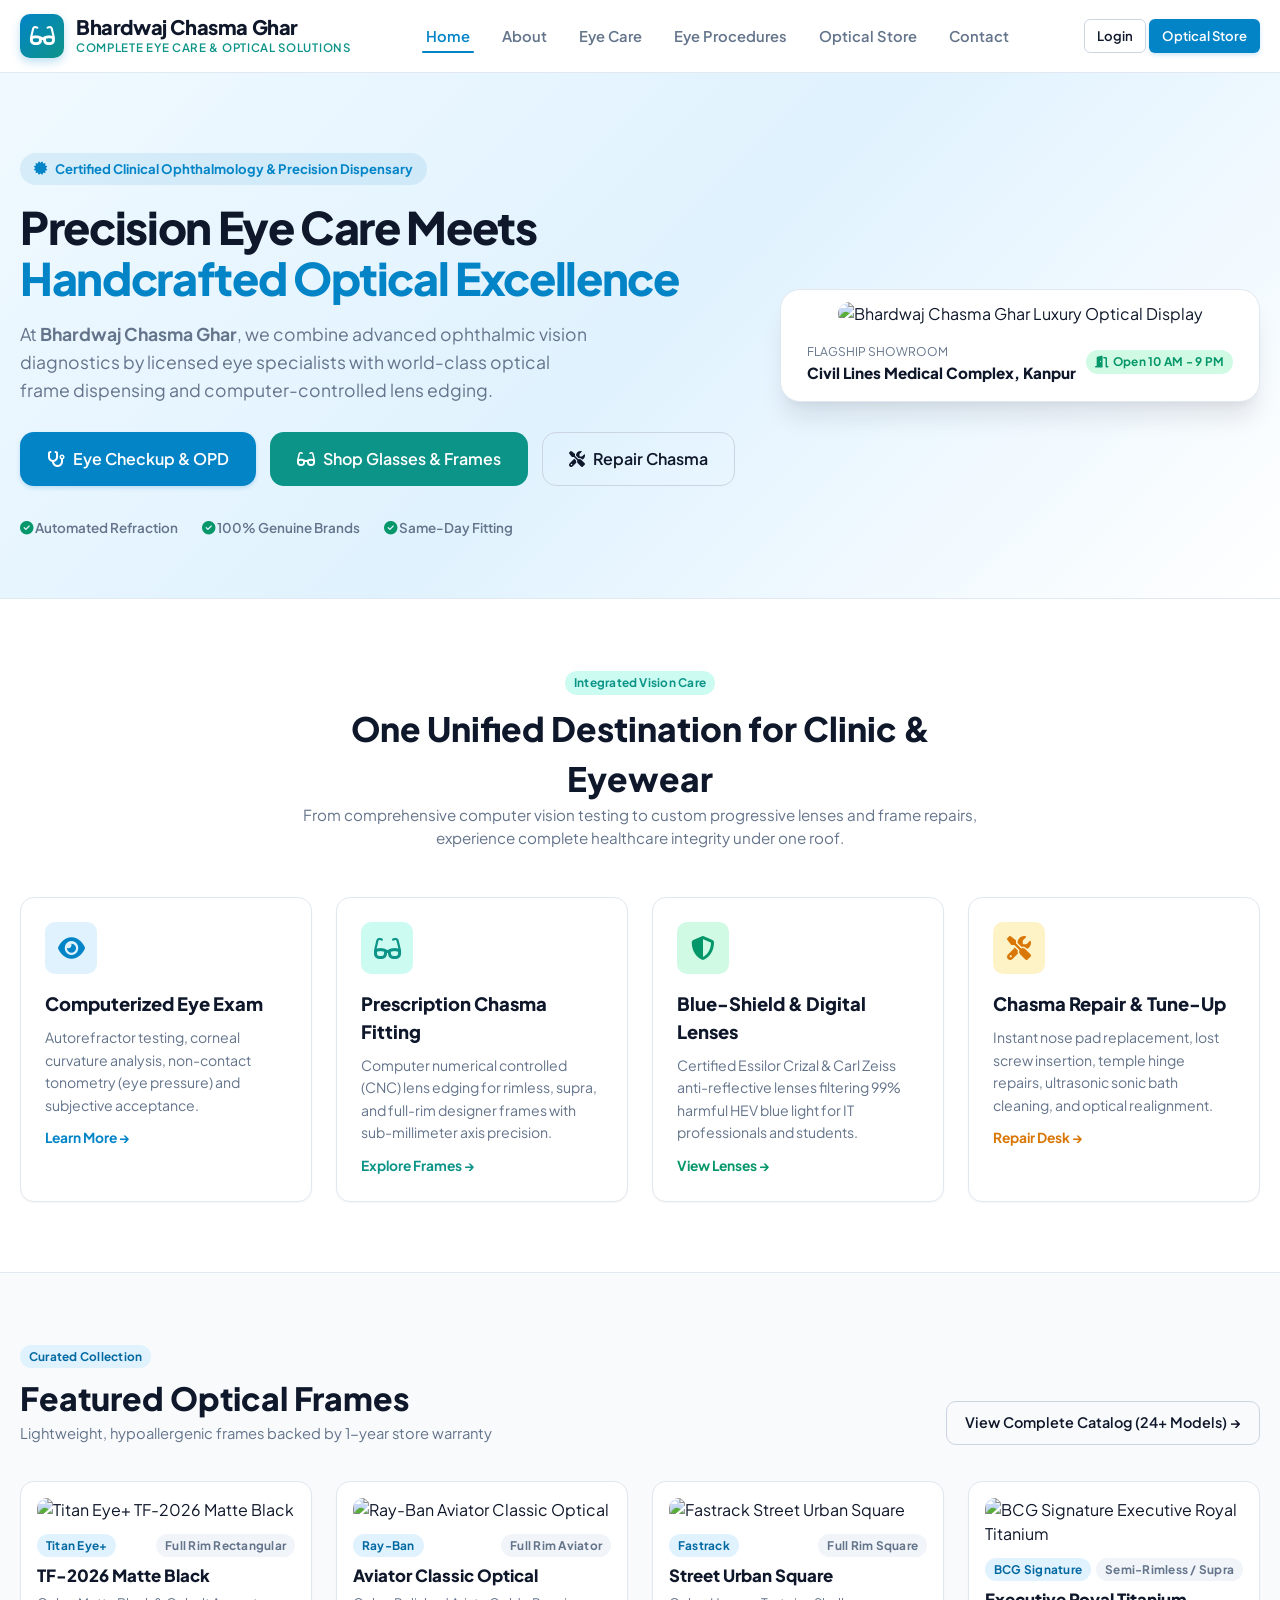
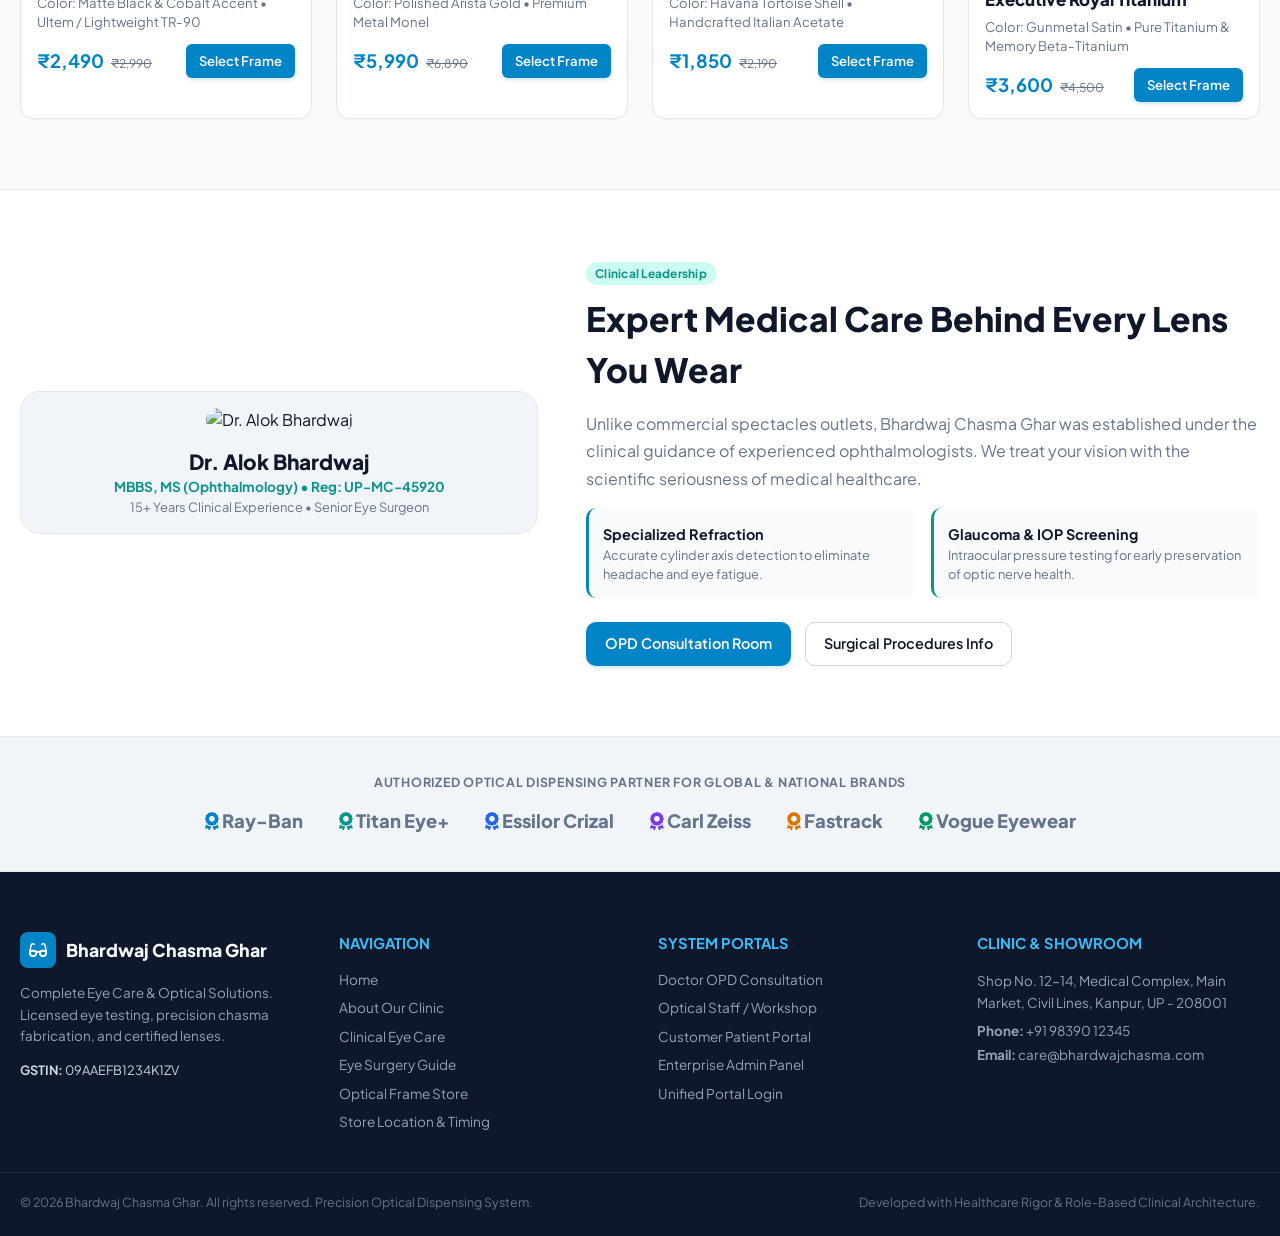
==== index.html @ 8983fc0f "Initial commit: Bhardwaj Chasma Ghar Complete Eye Care & Optical Management System (Phase 1)" ====
<!DOCTYPE html>
<html lang="en">
<head>
  <meta charset="UTF-8">
  <meta name="viewport" content="width=device-width, initial-scale=1.0">
  <title>Bhardwaj Chasma Ghar — Complete Eye Care & Optical Solutions</title>
  <meta name="description" content="Premier Eye Care Clinic & Optical Store in Kanpur. Advanced computerized eye examination, designer frames, progressive lenses, and precision optical lab.">
  <link rel="stylesheet" href="css/style.css">
  <link rel="stylesheet" href="https://cdnjs.cloudflare.com/ajax/libs/font-awesome/6.4.0/css/all.min.css">
</head>
<body>

  <!-- Site Navigation Header -->
  <header class="site-header">
    <div class="container header-inner">
      <a href="index.html" class="brand-logo">
        <div class="brand-icon"><i class="fa-solid fa-glasses"></i></div>
        <div class="brand-info">
          <h1>Bhardwaj Chasma Ghar</h1>
          <p>Complete Eye Care & Optical Solutions</p>
        </div>
      </a>

      <ul class="nav-links">
        <li><a href="index.html" class="nav-link active">Home</a></li>
        <li><a href="about.html" class="nav-link">About</a></li>
        <li><a href="eyecare.html" class="nav-link">Eye Care</a></li>
        <li><a href="procedures.html" class="nav-link">Eye Procedures</a></li>
        <li><a href="store.html" class="nav-link">Optical Store</a></li>
        <li><a href="contact.html" class="nav-link">Contact</a></li>
      </ul>

      <div class="header-actions">
        <div id="auth-user-area">
          <a href="login.html" class="btn btn-sm btn-outline">Portal Login</a>
          <a href="store.html" class="btn btn-sm btn-primary">Shop Glasses</a>
        </div>
        <button class="mobile-nav-toggle" onclick="document.querySelector('.nav-links').classList.toggle('show')" aria-label="Toggle Menu">
          <i class="fa-solid fa-bars"></i>
        </button>
      </div>
    </div>
  </header>

  <!-- Hero Section -->
  <section style="background:linear-gradient(135deg, #f0f9ff 0%, #e0f2fe 50%, #ffffff 100%); padding: 80px 0 60px; border-bottom: 1px solid var(--border-light); position:relative; overflow:hidden;">
    <div class="container" style="display:grid; grid-template-columns: 1.2fr 0.8fr; gap:40px; align-items:center;">
      <div>
        <div style="display:inline-flex; align-items:center; gap:8px; background:rgba(2, 132, 199, 0.1); color:var(--primary); padding:6px 14px; border-radius:var(--radius-full); font-size:0.82rem; font-weight:700; margin-bottom:16px;">
          <i class="fa-solid fa-certificate"></i> Certified Clinical Ophthalmology & Precision Dispensary
        </div>
        <h1 style="font-size:2.8rem; font-weight:800; line-height:1.15; color:var(--text-main); margin-bottom:16px; letter-spacing:-0.03em;">
          Precision Eye Care Meets <br><span style="color:var(--primary);">Handcrafted Optical Excellence</span>
        </h1>
        <p style="font-size:1.1rem; color:var(--text-muted); line-height:1.6; margin-bottom:28px; max-width:580px;">
          At <strong>Bhardwaj Chasma Ghar</strong>, we combine advanced ophthalmic vision diagnostics by licensed eye specialists with world-class optical frame dispensing and computer-controlled lens edging.
        </p>

        <!-- Primary Action CTAs -->
        <div style="display:flex; flex-wrap:wrap; gap:14px; margin-bottom:32px;">
          <a href="doctor.html" class="btn btn-primary btn-lg">
            <i class="fa-solid fa-stethoscope"></i> Eye Checkup & OPD
          </a>
          <a href="store.html" class="btn btn-secondary btn-lg">
            <i class="fa-solid fa-glasses"></i> Shop Glasses & Frames
          </a>
          <a href="staff.html" class="btn btn-outline btn-lg">
            <i class="fa-solid fa-screwdriver-wrench"></i> Repair Chasma
          </a>
        </div>

        <!-- Trust Badges -->
        <div style="display:flex; gap:24px; font-size:0.84rem; color:var(--text-muted); font-weight:600;">
          <div><i class="fa-solid fa-check-circle" style="color:var(--emerald);"></i> Automated Refraction</div>
          <div><i class="fa-solid fa-check-circle" style="color:var(--emerald);"></i> 100% Genuine Brands</div>
          <div><i class="fa-solid fa-check-circle" style="color:var(--emerald);"></i> Same-Day Fitting</div>
        </div>
      </div>

      <div style="position:relative; text-align:center;">
        <div style="background:white; padding:12px; border-radius:var(--radius-xl); box-shadow:var(--shadow-xl); border:1px solid var(--border-light);">
          <img src="https://images.unsplash.com/photo-1591076482161-42ce6da69f67?auto=format&fit=crop&w=800&q=80" alt="Bhardwaj Chasma Ghar Luxury Optical Display" style="width:100%; height:380px; object-fit:cover; border-radius:var(--radius-lg);">
          <div style="display:flex; justify-content:space-between; align-items:center; padding:12px 14px 4px;">
            <div style="text-align:left;">
              <small style="color:var(--text-muted); font-size:0.75rem; text-transform:uppercase;">Flagship Showroom</small>
              <h4 style="font-size:0.95rem; font-weight:800;">Civil Lines Medical Complex, Kanpur</h4>
            </div>
            <span class="badge badge-success"><i class="fa-solid fa-door-open"></i> Open 10 AM - 9 PM</span>
          </div>
        </div>
      </div>
    </div>
  </section>

  <!-- Key Clinical & Optical Solutions -->
  <section style="padding: 70px 0; background:#ffffff;">
    <div class="container">
      <div style="text-align:center; max-width:680px; margin:0 auto 48px;">
        <span class="badge badge-teal">Integrated Vision Care</span>
        <h2 style="font-size:2.1rem; font-weight:800; color:var(--text-main); margin-top:8px;">
          One Unified Destination for Clinic & Eyewear
        </h2>
        <p style="color:var(--text-muted); font-size:0.95rem;">
          From comprehensive computer vision testing to custom progressive lenses and frame repairs, experience complete healthcare integrity under one roof.
        </p>
      </div>

      <div style="display:grid; grid-template-columns: repeat(auto-fit, minmax(260px, 1fr)); gap:24px;">
        <div class="card" style="margin-bottom:0;">
          <div class="stat-icon primary" style="margin-bottom:16px;"><i class="fa-solid fa-eye"></i></div>
          <h3 style="font-size:1.15rem; font-weight:800; margin-bottom:8px;">Computerized Eye Exam</h3>
          <p style="color:var(--text-muted); font-size:0.88rem; line-height:1.6;">
            Autorefractor testing, corneal curvature analysis, non-contact tonometry (eye pressure) and subjective acceptance.
          </p>
          <a href="eyecare.html" style="color:var(--primary); font-size:0.86rem; font-weight:700; margin-top:12px; display:inline-block;">Learn More &rarr;</a>
        </div>

        <div class="card" style="margin-bottom:0;">
          <div class="stat-icon teal" style="margin-bottom:16px;"><i class="fa-solid fa-glasses"></i></div>
          <h3 style="font-size:1.15rem; font-weight:800; margin-bottom:8px;">Prescription Chasma Fitting</h3>
          <p style="color:var(--text-muted); font-size:0.88rem; line-height:1.6;">
            Computer numerical controlled (CNC) lens edging for rimless, supra, and full-rim designer frames with sub-millimeter axis precision.
          </p>
          <a href="store.html" style="color:var(--secondary); font-size:0.86rem; font-weight:700; margin-top:12px; display:inline-block;">Explore Frames &rarr;</a>
        </div>

        <div class="card" style="margin-bottom:0;">
          <div class="stat-icon emerald" style="margin-bottom:16px;"><i class="fa-solid fa-shield-halved"></i></div>
          <h3 style="font-size:1.15rem; font-weight:800; margin-bottom:8px;">Blue-Shield & Digital Lenses</h3>
          <p style="color:var(--text-muted); font-size:0.88rem; line-height:1.6;">
            Certified Essilor Crizal & Carl Zeiss anti-reflective lenses filtering 99% harmful HEV blue light for IT professionals and students.
          </p>
          <a href="store.html" style="color:var(--emerald); font-size:0.86rem; font-weight:700; margin-top:12px; display:inline-block;">View Lenses &rarr;</a>
        </div>

        <div class="card" style="margin-bottom:0;">
          <div class="stat-icon amber" style="margin-bottom:16px;"><i class="fa-solid fa-screwdriver-wrench"></i></div>
          <h3 style="font-size:1.15rem; font-weight:800; margin-bottom:8px;">Chasma Repair & Tune-Up</h3>
          <p style="color:var(--text-muted); font-size:0.88rem; line-height:1.6;">
            Instant nose pad replacement, lost screw insertion, temple hinge repairs, ultrasonic sonic bath cleaning, and optical realignment.
          </p>
          <a href="contact.html" style="color:var(--amber); font-size:0.86rem; font-weight:700; margin-top:12px; display:inline-block;">Repair Desk &rarr;</a>
        </div>
      </div>
    </div>
  </section>

  <!-- Featured Frames from Live Catalog -->
  <section style="padding: 70px 0; background:var(--bg-page); border-top:1px solid var(--border-light);">
    <div class="container">
      <div style="display:flex; justify-content:space-between; align-items:flex-end; margin-bottom:36px; flex-wrap:wrap; gap:16px;">
        <div>
          <span class="badge badge-info">Curated Collection</span>
          <h2 style="font-size:2rem; font-weight:800; color:var(--text-main); margin-top:6px;">Featured Optical Frames</h2>
          <p style="color:var(--text-muted); font-size:0.92rem;">Lightweight, hypoallergenic frames backed by 1-year store warranty</p>
        </div>
        <a href="store.html" class="btn btn-outline">View Complete Catalog (24+ Models) &rarr;</a>
      </div>

      <div style="display:grid; grid-template-columns: repeat(auto-fit, minmax(260px, 1fr)); gap:24px;" id="home-featured-frames">
        <!-- Live dynamic rendering from BCGStore -->
      </div>
    </div>
  </section>

  <!-- Medical Ophthalmologist Profile -->
  <section style="padding: 70px 0; background:#ffffff; border-top:1px solid var(--border-light);">
    <div class="container" style="display:grid; grid-template-columns: 1fr 1.3fr; gap:48px; align-items:center;">
      <div>
        <div style="background:var(--bg-subtle); padding:16px; border-radius:var(--radius-xl); text-align:center; border:1px solid var(--border-light);">
          <img src="https://images.unsplash.com/photo-1622253692010-333f2da6031d?auto=format&fit=crop&w=600&q=80" alt="Dr. Alok Bhardwaj" style="width:100%; height:360px; object-fit:cover; border-radius:var(--radius-lg); margin-bottom:14px;">
          <h3 style="font-size:1.3rem; font-weight:800;">Dr. Alok Bhardwaj</h3>
          <p style="color:var(--secondary); font-weight:700; font-size:0.85rem;">MBBS, MS (Ophthalmology) • Reg: UP-MC-45920</p>
          <p style="color:var(--text-muted); font-size:0.8rem;">15+ Years Clinical Experience • Senior Eye Surgeon</p>
        </div>
      </div>

      <div>
        <span class="badge badge-teal">Clinical Leadership</span>
        <h2 style="font-size:2.1rem; font-weight:800; color:var(--text-main); margin:8px 0 16px;">
          Expert Medical Care Behind Every Lens You Wear
        </h2>
        <p style="color:var(--text-muted); line-height:1.7; margin-bottom:16px;">
          Unlike commercial spectacles outlets, Bhardwaj Chasma Ghar was established under the clinical guidance of experienced ophthalmologists. We treat your vision with the scientific seriousness of medical healthcare.
        </p>
        <div style="display:grid; grid-template-columns: 1fr 1fr; gap:16px; margin-bottom:24px;">
          <div style="background:var(--bg-page); padding:14px; border-radius:var(--radius-md); border-left:3px solid var(--primary);">
            <strong style="font-size:0.9rem;">Specialized Refraction</strong>
            <p style="font-size:0.8rem; color:var(--text-muted);">Accurate cylinder axis detection to eliminate headache and eye fatigue.</p>
          </div>
          <div style="background:var(--bg-page); padding:14px; border-radius:var(--radius-md); border-left:3px solid var(--secondary);">
            <strong style="font-size:0.9rem;">Glaucoma & IOP Screening</strong>
            <p style="font-size:0.8rem; color:var(--text-muted);">Intraocular pressure testing for early preservation of optic nerve health.</p>
          </div>
        </div>

        <div style="display:flex; gap:14px;">
          <a href="doctor.html" class="btn btn-primary">OPD Consultation Room</a>
          <a href="procedures.html" class="btn btn-outline">Surgical Procedures Info</a>
        </div>
      </div>
    </div>
  </section>

  <!-- Popular Brands Marquee Bar -->
  <section style="background:var(--bg-subtle); padding:36px 0; border-top:1px solid var(--border-light); border-bottom:1px solid var(--border-light);">
    <div class="container" style="text-align:center;">
      <p style="font-size:0.78rem; font-weight:700; text-transform:uppercase; letter-spacing:0.06em; color:var(--text-muted); margin-bottom:16px;">
        Authorized Optical Dispensing Partner For Global & National Brands
      </p>
      <div style="display:flex; justify-content:center; align-items:center; gap:36px; flex-wrap:wrap; font-size:1.15rem; font-weight:800; color:var(--text-muted);">
        <span><i class="fa-solid fa-award" style="color:var(--primary);"></i> Ray-Ban</span>
        <span><i class="fa-solid fa-award" style="color:var(--secondary);"></i> Titan Eye+</span>
        <span><i class="fa-solid fa-award" style="color:var(--accent);"></i> Essilor Crizal</span>
        <span><i class="fa-solid fa-award" style="color:var(--purple);"></i> Carl Zeiss</span>
        <span><i class="fa-solid fa-award" style="color:var(--amber);"></i> Fastrack</span>
        <span><i class="fa-solid fa-award" style="color:var(--emerald);"></i> Vogue Eyewear</span>
      </div>
    </div>
  </section>

  <!-- Footer -->
  <footer style="background:#0f172a; color:#f8fafc; padding:60px 0 24px;">
    <div class="container" style="display:grid; grid-template-columns: repeat(auto-fit, minmax(220px, 1fr)); gap:36px; margin-bottom:40px;">
      <div>
        <div style="display:flex; align-items:center; gap:10px; margin-bottom:14px;">
          <div style="width:36px; height:36px; background:var(--primary); border-radius:8px; display:flex; align-items:center; justify-content:center; color:#fff;">
            <i class="fa-solid fa-glasses"></i>
          </div>
          <h3 style="font-size:1.1rem; font-weight:800;">Bhardwaj Chasma Ghar</h3>
        </div>
        <p style="font-size:0.84rem; color:#94a3b8; line-height:1.6; margin-bottom:14px;">
          Complete Eye Care & Optical Solutions. Licensed eye testing, precision chasma fabrication, and certified lenses.
        </p>
        <p style="font-size:0.8rem; color:#cbd5e1;"><strong>GSTIN:</strong> 09AAEFB1234K1ZV</p>
      </div>

      <div>
        <h4 style="font-size:0.92rem; font-weight:700; text-transform:uppercase; margin-bottom:16px; color:#38bdf8;">Navigation</h4>
        <ul style="list-style:none; display:flex; flex-direction:column; gap:8px; font-size:0.85rem; color:#94a3b8;">
          <li><a href="index.html">Home</a></li>
          <li><a href="about.html">About Our Clinic</a></li>
          <li><a href="eyecare.html">Clinical Eye Care</a></li>
          <li><a href="procedures.html">Eye Surgery Guide</a></li>
          <li><a href="store.html">Optical Frame Store</a></li>
          <li><a href="contact.html">Store Location & Timing</a></li>
        </ul>
      </div>

      <div>
        <h4 style="font-size:0.92rem; font-weight:700; text-transform:uppercase; margin-bottom:16px; color:#38bdf8;">System Portals</h4>
        <ul style="list-style:none; display:flex; flex-direction:column; gap:8px; font-size:0.85rem; color:#94a3b8;">
          <li><a href="doctor.html">Doctor OPD Consultation</a></li>
          <li><a href="staff.html">Optical Staff / Workshop</a></li>
          <li><a href="customer.html">Customer Patient Portal</a></li>
          <li><a href="admin.html">Enterprise Admin Panel</a></li>
          <li><a href="login.html">Unified Portal Login</a></li>
        </ul>
      </div>

      <div>
        <h4 style="font-size:0.92rem; font-weight:700; text-transform:uppercase; margin-bottom:16px; color:#38bdf8;">Clinic & Showroom</h4>
        <p style="font-size:0.84rem; color:#94a3b8; line-height:1.6; margin-bottom:8px;">
          Shop No. 12-14, Medical Complex, Main Market, Civil Lines, Kanpur, UP - 208001
        </p>
        <p style="font-size:0.84rem; color:#94a3b8; margin-bottom:4px;">
          <strong>Phone:</strong> +91 98390 12345
        </p>
        <p style="font-size:0.84rem; color:#94a3b8;">
          <strong>Email:</strong> care@bhardwajchasma.com
        </p>
      </div>
    </div>

    <div class="container" style="border-top:1px solid #1e293b; padding-top:20px; display:flex; justify-content:space-between; align-items:center; font-size:0.78rem; color:#64748b; flex-wrap:wrap; gap:10px;">
      <p>&copy; 2026 Bhardwaj Chasma Ghar. All rights reserved. Precision Optical Dispensing System.</p>
      <p>Developed with Healthcare Rigor & Role-Based Clinical Architecture.</p>
    </div>
  </footer>

  <script src="js/store.js"></script>
  <script src="js/auth.js"></script>
  <script src="js/app.js"></script>
  <script>
    document.addEventListener('DOMContentLoaded', () => {
      const frames = window.BCGStore.getDB().frames.slice(0, 4);
      const container = document.getElementById('home-featured-frames');
      if (container) {
        container.innerHTML = frames.map(f => `
          <div class="card" style="margin-bottom:0; padding:16px;">
            <img src="${f.image}" alt="${f.brand} ${f.model}" style="width:100%; height:180px; object-fit:cover; border-radius:var(--radius-md); margin-bottom:12px;">
            <div style="display:flex; justify-content:space-between; margin-bottom:6px;">
              <span class="badge badge-info">${f.brand}</span>
              <span class="badge badge-neutral">${f.frameType}</span>
            </div>
            <h4 style="font-size:1.05rem; font-weight:800; margin-bottom:4px;">${f.model}</h4>
            <p style="font-size:0.82rem; color:var(--text-muted); margin-bottom:12px;">Color: ${f.color} • ${f.material}</p>
            <div style="display:flex; justify-content:space-between; align-items:center;">
              <div>
                <strong style="font-size:1.15rem; color:var(--primary);">${BCGUI.formatCurrency(f.price)}</strong>
                <s style="color:var(--text-muted); font-size:0.75rem; margin-left:4px;">${BCGUI.formatCurrency(f.mrp)}</s>
              </div>
              <a href="store.html" class="btn btn-sm btn-primary">Select Frame</a>
            </div>
          </div>
        `).join('');
      }
    });
  </script>
</body>
</html>
---- css/style.css ----
/* ==========================================================================
   BHARDWAJ CHASMA GHAR - CENTRALIZED DESIGN SYSTEM (PHASE 1)
   Complete Eye Care & Optical Solutions
   ========================================================================== */

@import url('https://fonts.googleapis.com/css2?family=Plus+Jakarta+Sans:wght@300;400;500;600;700;800&family=Inter:wght@400;500;600;700&family=JetBrains+Mono:wght@400;600&display=swap');

:root {
  /* Brand Primary & Medical Palette */
  --primary: #0284c7;         /* Deep Sky Blue / Medical Grade */
  --primary-hover: #0369a1;
  --primary-light: #e0f2fe;
  --primary-subtle: #f0f9ff;
  
  --secondary: #0d9488;       /* Clinical Teal / Surgical Precision */
  --secondary-hover: #0f766e;
  --secondary-light: #ccfbf1;
  
  --accent: #2563eb;          /* Optical Blue Accent */
  --emerald: #059669;         /* Success / Ready / Verified */
  --emerald-light: #d1fae5;
  --amber: #d97706;           /* In-Progress / Processing */
  --amber-light: #fef3c7;
  --rose: #e11d48;            /* Urgent / Due / Alert */
  --rose-light: #ffe4e6;
  --purple: #7c3aed;
  --purple-light: #f3e8ff;

  /* Surfaces & Neutrals */
  --bg-page: #f8fafc;
  --bg-surface: #ffffff;
  --bg-subtle: #f1f5f9;
  --bg-hover: #f8fafc;
  
  --border-light: #e2e8f0;
  --border-medium: #cbd5e1;
  --border-dark: #94a3b8;
  
  --text-main: #0f172a;       /* Slate 900 */
  --text-muted: #64748b;      /* Slate 500 */
  --text-dim: #94a3b8;        /* Slate 400 */
  --text-inverted: #ffffff;

  /* Elevation Shadows */
  --shadow-xs: 0 1px 2px 0 rgba(15, 23, 42, 0.04);
  --shadow-sm: 0 1px 3px 0 rgba(15, 23, 42, 0.08), 0 1px 2px -1px rgba(15, 23, 42, 0.04);
  --shadow-md: 0 4px 6px -1px rgba(15, 23, 42, 0.08), 0 2px 4px -2px rgba(15, 23, 42, 0.04);
  --shadow-lg: 0 10px 15px -3px rgba(15, 23, 42, 0.09), 0 4px 6px -4px rgba(15, 23, 42, 0.04);
  --shadow-xl: 0 20px 25px -5px rgba(15, 23, 42, 0.1), 0 8px 10px -6px rgba(15, 23, 42, 0.05);

  /* Radius */
  --radius-sm: 6px;
  --radius-md: 10px;
  --radius-lg: 14px;
  --radius-xl: 20px;
  --radius-full: 9999px;

  /* Transitions */
  --transition-fast: 150ms cubic-bezier(0.4, 0, 0.2, 1);
  --transition-normal: 250ms cubic-bezier(0.4, 0, 0.2, 1);
}

/* Base Styles */
* {
  box-sizing: border-box;
  margin: 0;
  padding: 0;
}

body {
  font-family: 'Plus Jakarta Sans', 'Inter', -apple-system, BlinkMacSystemFont, sans-serif;
  background-color: var(--bg-page);
  color: var(--text-main);
  line-height: 1.5;
  -webkit-font-smoothing: antialiased;
}

a {
  color: inherit;
  text-decoration: none;
}

button, input, select, textarea {
  font-family: inherit;
  font-size: inherit;
}

/* Containers */
.container {
  width: 100%;
  max-width: 1280px;
  margin: 0 auto;
  padding: 0 1.25rem;
}

/* Modern Header / Navigation */
.site-header {
  background: rgba(255, 255, 255, 0.95);
  backdrop-filter: blur(12px);
  border-bottom: 1px solid var(--border-light);
  position: sticky;
  top: 0;
  z-index: 100;
  transition: box-shadow var(--transition-normal);
}

.site-header.scrolled {
  box-shadow: var(--shadow-sm);
}

.header-inner {
  display: flex;
  align-items: center;
  justify-content: space-between;
  height: 72px;
}

.brand-logo {
  display: flex;
  align-items: center;
  gap: 12px;
  text-decoration: none;
}

.brand-icon {
  width: 44px;
  height: 44px;
  background: linear-gradient(135deg, var(--primary), var(--secondary));
  border-radius: var(--radius-md);
  display: flex;
  align-items: center;
  justify-content: center;
  color: white;
  font-size: 22px;
  box-shadow: 0 4px 10px rgba(2, 132, 199, 0.25);
}

.brand-info h1 {
  font-size: 1.25rem;
  font-weight: 800;
  letter-spacing: -0.02em;
  color: var(--text-main);
  line-height: 1.2;
}

.brand-info p {
  font-size: 0.72rem;
  font-weight: 600;
  text-transform: uppercase;
  letter-spacing: 0.06em;
  color: var(--secondary);
}

.nav-links {
  display: flex;
  align-items: center;
  gap: 24px;
  list-style: none;
}

.nav-link {
  font-size: 0.92rem;
  font-weight: 600;
  color: var(--text-muted);
  transition: color var(--transition-fast);
  padding: 8px 4px;
  position: relative;
}

.nav-link:hover, .nav-link.active {
  color: var(--primary);
}

.nav-link.active::after {
  content: '';
  position: absolute;
  bottom: 0;
  left: 0;
  right: 0;
  height: 2px;
  background: var(--primary);
  border-radius: 2px;
}

.header-actions {
  display: flex;
  align-items: center;
  gap: 12px;
}

/* Mobile Nav Toggle */
.mobile-nav-toggle {
  display: none;
  background: none;
  border: none;
  font-size: 24px;
  color: var(--text-main);
  cursor: pointer;
  padding: 8px;
}

/* Button System */
.btn {
  display: inline-flex;
  align-items: center;
  justify-content: center;
  gap: 8px;
  padding: 10px 18px;
  border-radius: var(--radius-md);
  font-size: 0.9rem;
  font-weight: 600;
  cursor: pointer;
  transition: all var(--transition-fast);
  border: 1px solid transparent;
  text-decoration: none;
}

.btn-sm {
  padding: 6px 12px;
  font-size: 0.82rem;
  border-radius: var(--radius-sm);
}

.btn-lg {
  padding: 14px 26px;
  font-size: 1rem;
  border-radius: var(--radius-lg);
}

.btn-primary {
  background: var(--primary);
  color: white;
  box-shadow: 0 2px 4px rgba(2, 132, 199, 0.2);
}

.btn-primary:hover {
  background: var(--primary-hover);
  box-shadow: 0 4px 10px rgba(2, 132, 199, 0.3);
  transform: translateY(-1px);
}

.btn-secondary {
  background: var(--secondary);
  color: white;
}

.btn-secondary:hover {
  background: var(--secondary-hover);
}

.btn-outline {
  background: transparent;
  border-color: var(--border-medium);
  color: var(--text-main);
}

.btn-outline:hover {
  background: var(--bg-subtle);
  border-color: var(--border-dark);
}

.btn-emerald {
  background: var(--emerald);
  color: white;
}

.btn-emerald:hover {
  background: #047857;
}

.btn-danger {
  background: var(--rose);
  color: white;
}

/* Badges & Status Pills */
.badge {
  display: inline-flex;
  align-items: center;
  gap: 5px;
  padding: 3px 9px;
  border-radius: var(--radius-full);
  font-size: 0.74rem;
  font-weight: 700;
  letter-spacing: 0.02em;
}

.badge-info { background: var(--primary-light); color: var(--primary-hover); }
.badge-teal { background: var(--secondary-light); color: var(--secondary); }
.badge-success { background: var(--emerald-light); color: var(--emerald); }
.badge-warning { background: var(--amber-light); color: #b45309; }
.badge-danger { background: var(--rose-light); color: var(--rose); }
.badge-purple { background: var(--purple-light); color: var(--purple); }
.badge-neutral { background: var(--bg-subtle); color: var(--text-muted); }

/* Dashboard Layout */
.dashboard-layout {
  display: flex;
  min-height: 100vh;
  background: var(--bg-page);
}

.sidebar {
  width: 270px;
  background: #ffffff;
  border-right: 1px solid var(--border-light);
  display: flex;
  flex-direction: column;
  position: sticky;
  top: 0;
  height: 100vh;
  z-index: 50;
  transition: transform var(--transition-normal);
}

.sidebar-header {
  padding: 20px 20px 16px;
  border-bottom: 1px solid var(--border-light);
}

.sidebar-nav {
  padding: 16px 12px;
  flex: 1;
  overflow-y: auto;
}

.nav-section-title {
  font-size: 0.7rem;
  font-weight: 700;
  text-transform: uppercase;
  letter-spacing: 0.06em;
  color: var(--text-dim);
  padding: 8px 12px 4px;
}

.sidebar-item {
  display: flex;
  align-items: center;
  gap: 12px;
  padding: 10px 14px;
  border-radius: var(--radius-md);
  font-size: 0.88rem;
  font-weight: 600;
  color: var(--text-muted);
  cursor: pointer;
  transition: all var(--transition-fast);
  margin-bottom: 3px;
  text-decoration: none;
}

.sidebar-item:hover {
  background: var(--bg-subtle);
  color: var(--text-main);
}

.sidebar-item.active {
  background: var(--primary-light);
  color: var(--primary-hover);
  font-weight: 700;
}

.sidebar-footer {
  padding: 16px;
  border-top: 1px solid var(--border-light);
  background: var(--bg-page);
}

.user-snippet {
  display: flex;
  align-items: center;
  gap: 12px;
}

.user-avatar {
  width: 38px;
  height: 38px;
  border-radius: 50%;
  background: var(--primary-light);
  color: var(--primary);
  display: flex;
  align-items: center;
  justify-content: center;
  font-weight: 700;
  font-size: 0.95rem;
  border: 1px solid var(--border-light);
}

.user-meta h4 {
  font-size: 0.85rem;
  font-weight: 700;
  color: var(--text-main);
  white-space: nowrap;
  overflow: hidden;
  text-overflow: ellipsis;
  max-width: 140px;
}

.user-meta p {
  font-size: 0.72rem;
  color: var(--text-muted);
}

.main-content {
  flex: 1;
  display: flex;
  flex-direction: column;
  overflow-x: hidden;
}

.topbar {
  height: 68px;
  background: #ffffff;
  border-bottom: 1px solid var(--border-light);
  display: flex;
  align-items: center;
  justify-content: space-between;
  padding: 0 28px;
  position: sticky;
  top: 0;
  z-index: 40;
}

.page-body {
  padding: 28px;
  flex: 1;
}

/* Card System */
.card {
  background: #ffffff;
  border-radius: var(--radius-lg);
  border: 1px solid var(--border-light);
  box-shadow: var(--shadow-xs);
  padding: 24px;
  margin-bottom: 24px;
  transition: box-shadow var(--transition-normal);
}

.card:hover {
  box-shadow: var(--shadow-sm);
}

.card-header {
  display: flex;
  align-items: center;
  justify-content: space-between;
  margin-bottom: 18px;
  padding-bottom: 14px;
  border-bottom: 1px solid var(--border-light);
}

.card-title {
  font-size: 1.1rem;
  font-weight: 700;
  color: var(--text-main);
  display: flex;
  align-items: center;
  gap: 8px;
}

/* Stat Widgets */
.stat-grid {
  display: grid;
  grid-template-columns: repeat(auto-fit, minmax(230px, 1fr));
  gap: 20px;
  margin-bottom: 24px;
}

.stat-card {
  background: #ffffff;
  border-radius: var(--radius-lg);
  border: 1px solid var(--border-light);
  padding: 20px;
  display: flex;
  align-items: center;
  gap: 16px;
  box-shadow: var(--shadow-xs);
}

.stat-icon {
  width: 52px;
  height: 52px;
  border-radius: var(--radius-md);
  display: flex;
  align-items: center;
  justify-content: center;
  font-size: 24px;
  flex-shrink: 0;
}

.stat-icon.primary { background: var(--primary-light); color: var(--primary); }
.stat-icon.teal { background: var(--secondary-light); color: var(--secondary); }
.stat-icon.emerald { background: var(--emerald-light); color: var(--emerald); }
.stat-icon.amber { background: var(--amber-light); color: var(--amber); }
.stat-icon.rose { background: var(--rose-light); color: var(--rose); }

.stat-info p {
  font-size: 0.78rem;
  font-weight: 600;
  color: var(--text-muted);
  text-transform: uppercase;
  letter-spacing: 0.04em;
}

.stat-info h3 {
  font-size: 1.55rem;
  font-weight: 800;
  color: var(--text-main);
  line-height: 1.2;
}

/* Tables */
.table-responsive {
  width: 100%;
  overflow-x: auto;
  border: 1px solid var(--border-light);
  border-radius: var(--radius-md);
  background: #ffffff;
}

.data-table {
  width: 100%;
  border-collapse: collapse;
  text-align: left;
  font-size: 0.88rem;
}

.data-table th {
  background: var(--bg-subtle);
  padding: 12px 16px;
  font-weight: 700;
  color: var(--text-muted);
  font-size: 0.76rem;
  text-transform: uppercase;
  letter-spacing: 0.04em;
  border-bottom: 1px solid var(--border-light);
}

.data-table td {
  padding: 14px 16px;
  border-bottom: 1px solid var(--border-light);
  color: var(--text-main);
  vertical-align: middle;
}

.data-table tr:last-child td {
  border-bottom: none;
}

.data-table tr:hover td {
  background: var(--bg-hover);
}

/* Eye Examination & Rx Grid */
.rx-grid-container {
  background: #f8fafc;
  border: 1px solid var(--border-light);
  border-radius: var(--radius-md);
  padding: 16px;
  margin-bottom: 18px;
}

.rx-table {
  width: 100%;
  border-collapse: collapse;
  background: #ffffff;
  border-radius: var(--radius-sm);
  overflow: hidden;
  box-shadow: var(--shadow-xs);
}

.rx-table th, .rx-table td {
  border: 1px solid var(--border-light);
  padding: 10px 12px;
  text-align: center;
  font-size: 0.88rem;
}

.rx-table th {
  background: #f1f5f9;
  font-weight: 700;
  color: var(--text-muted);
}

.rx-table td.eye-label {
  font-weight: 800;
  background: #f8fafc;
  color: var(--primary-hover);
  text-align: left;
}

.rx-input {
  width: 100%;
  border: 1px solid var(--border-light);
  border-radius: var(--radius-sm);
  padding: 6px 8px;
  text-align: center;
  font-family: 'JetBrains Mono', monospace;
  font-size: 0.9rem;
  font-weight: 600;
  outline: none;
}

.rx-input:focus {
  border-color: var(--primary);
  background: #f0f9ff;
}

/* Production Timeline / Pipeline Stepper */
.timeline-stepper {
  display: flex;
  align-items: center;
  justify-content: space-between;
  position: relative;
  margin: 32px 0 24px;
}

.timeline-stepper::before {
  content: '';
  position: absolute;
  top: 18px;
  left: 20px;
  right: 20px;
  height: 4px;
  background: var(--border-light);
  z-index: 1;
}

.timeline-step {
  position: relative;
  z-index: 2;
  display: flex;
  flex-direction: column;
  align-items: center;
  text-align: center;
  flex: 1;
}

.step-bubble {
  width: 36px;
  height: 36px;
  border-radius: 50%;
  background: #ffffff;
  border: 3px solid var(--border-medium);
  display: flex;
  align-items: center;
  justify-content: center;
  font-size: 14px;
  font-weight: 700;
  color: var(--text-muted);
  transition: all var(--transition-fast);
  margin-bottom: 8px;
}

.timeline-step.completed .step-bubble {
  background: var(--emerald);
  border-color: var(--emerald);
  color: white;
}

.timeline-step.current .step-bubble {
  background: var(--primary);
  border-color: var(--primary-light);
  color: white;
  box-shadow: 0 0 0 4px rgba(2, 132, 199, 0.25);
}

.step-label {
  font-size: 0.78rem;
  font-weight: 600;
  color: var(--text-muted);
  max-width: 90px;
  line-height: 1.2;
}

.timeline-step.completed .step-label,
.timeline-step.current .step-label {
  color: var(--text-main);
  font-weight: 700;
}

/* Forms */
.form-group {
  margin-bottom: 16px;
}

.form-label {
  display: block;
  font-size: 0.82rem;
  font-weight: 700;
  color: var(--text-main);
  margin-bottom: 6px;
}

.form-control {
  width: 100%;
  padding: 10px 14px;
  border: 1px solid var(--border-medium);
  border-radius: var(--radius-md);
  font-size: 0.9rem;
  color: var(--text-main);
  background: #ffffff;
  outline: none;
  transition: all var(--transition-fast);
}

.form-control:focus {
  border-color: var(--primary);
  box-shadow: 0 0 0 3px rgba(2, 132, 199, 0.15);
}

.form-row {
  display: grid;
  grid-template-columns: repeat(auto-fit, minmax(200px, 1fr));
  gap: 16px;
}

/* Modals */
.modal-overlay {
  position: fixed;
  inset: 0;
  background: rgba(15, 23, 42, 0.6);
  backdrop-filter: blur(4px);
  display: none;
  align-items: center;
  justify-content: center;
  z-index: 1000;
  padding: 16px;
}

.modal-overlay.active {
  display: flex;
}

.modal-box {
  background: #ffffff;
  border-radius: var(--radius-xl);
  width: 100%;
  max-width: 760px;
  max-height: 90vh;
  overflow-y: auto;
  box-shadow: var(--shadow-xl);
  animation: modalEnter 0.2s cubic-bezier(0.16, 1, 0.3, 1);
}

@keyframes modalEnter {
  from { opacity: 0; transform: scale(0.96) translateY(8px); }
  to { opacity: 1; transform: scale(1) translateY(0); }
}

.modal-header {
  padding: 20px 24px;
  border-bottom: 1px solid var(--border-light);
  display: flex;
  align-items: center;
  justify-content: space-between;
}

.modal-title {
  font-size: 1.2rem;
  font-weight: 800;
  color: var(--text-main);
}

.modal-close {
  background: none;
  border: none;
  font-size: 22px;
  color: var(--text-muted);
  cursor: pointer;
  padding: 4px;
  line-height: 1;
}

.modal-body {
  padding: 24px;
}

.modal-footer {
  padding: 16px 24px;
  border-top: 1px solid var(--border-light);
  display: flex;
  align-items: center;
  justify-content: flex-end;
  gap: 12px;
  background: var(--bg-page);
  border-bottom-left-radius: var(--radius-xl);
  border-bottom-right-radius: var(--radius-xl);
}

/* Prescription Pad Template (Printable) */
.rx-pad {
  background: #ffffff;
  border: 2px solid #cbd5e1;
  border-radius: var(--radius-lg);
  padding: 32px;
  position: relative;
  font-family: 'Plus Jakarta Sans', sans-serif;
  box-shadow: var(--shadow-md);
  margin-bottom: 24px;
}

.rx-pad-header {
  display: flex;
  justify-content: space-between;
  border-bottom: 2px solid var(--primary);
  padding-bottom: 16px;
  margin-bottom: 20px;
}

.rx-pad-doctor h2 {
  font-size: 1.4rem;
  color: var(--primary-hover);
  font-weight: 800;
}

.rx-pad-doctor p {
  font-size: 0.85rem;
  color: var(--text-muted);
}

.rx-pad-clinic {
  text-align: right;
}

.rx-pad-clinic h3 {
  font-size: 1.25rem;
  color: var(--text-main);
  font-weight: 800;
}

.rx-pad-clinic p {
  font-size: 0.8rem;
  color: var(--text-muted);
}

.rx-patient-bar {
  background: var(--bg-subtle);
  border-radius: var(--radius-md);
  padding: 12px 18px;
  display: flex;
  justify-content: space-between;
  font-size: 0.88rem;
  margin-bottom: 24px;
}

.rx-symbol {
  font-size: 2.2rem;
  font-weight: 900;
  font-family: serif;
  color: var(--primary);
  margin-bottom: 8px;
}

/* Invoice Sheet (Printable A4 / Thermal) */
.invoice-sheet {
  background: #ffffff;
  border: 1px solid var(--border-medium);
  border-radius: var(--radius-md);
  padding: 36px;
  max-width: 820px;
  margin: 0 auto 24px;
  box-shadow: var(--shadow-md);
  font-size: 0.9rem;
}

.invoice-header {
  display: flex;
  justify-content: space-between;
  border-bottom: 2px solid #0f172a;
  padding-bottom: 20px;
  margin-bottom: 24px;
}

.invoice-meta-grid {
  display: grid;
  grid-template-columns: 1fr 1fr;
  gap: 24px;
  margin-bottom: 24px;
  background: var(--bg-subtle);
  padding: 16px;
  border-radius: var(--radius-md);
}

.bill-summary-box {
  width: 320px;
  margin-left: auto;
  margin-top: 20px;
  border-top: 1px solid var(--border-medium);
  padding-top: 12px;
}

.summary-row {
  display: flex;
  justify-content: space-between;
  padding: 4px 0;
  font-size: 0.9rem;
}

.summary-row.total-due {
  border-top: 2px solid #0f172a;
  margin-top: 6px;
  padding-top: 8px;
  font-size: 1.15rem;
  font-weight: 800;
  color: var(--rose);
}

/* Print Rules */
@media print {
  body {
    background: white;
    color: black;
  }
  .sidebar, .topbar, .site-header, .btn, .no-print {
    display: none !important;
  }
  .modal-overlay {
    position: static;
    background: none;
    display: block !important;
    padding: 0;
  }
  .modal-box {
    box-shadow: none;
    max-width: 100%;
    width: 100%;
  }
  .rx-pad, .invoice-sheet {
    border: none !important;
    box-shadow: none !important;
    padding: 0 !important;
    max-width: 100% !important;
  }
}

/* Responsive Media Queries */
@media (max-width: 992px) {
  .sidebar {
    position: fixed;
    transform: translateX(-100%);
  }
  .sidebar.open {
    transform: translateX(0);
  }
  .topbar {
    padding: 0 16px;
  }
  .page-body {
    padding: 16px;
  }
}

@media (max-width: 768px) {
  .nav-links {
    display: none;
  }
  .mobile-nav-toggle {
    display: block;
  }
  .timeline-stepper {
    flex-wrap: wrap;
    gap: 12px;
  }
  .timeline-stepper::before {
    display: none;
  }
  .timeline-step {
    flex-basis: 30%;
  }
  .invoice-meta-grid {
    grid-template-columns: 1fr;
  }
}
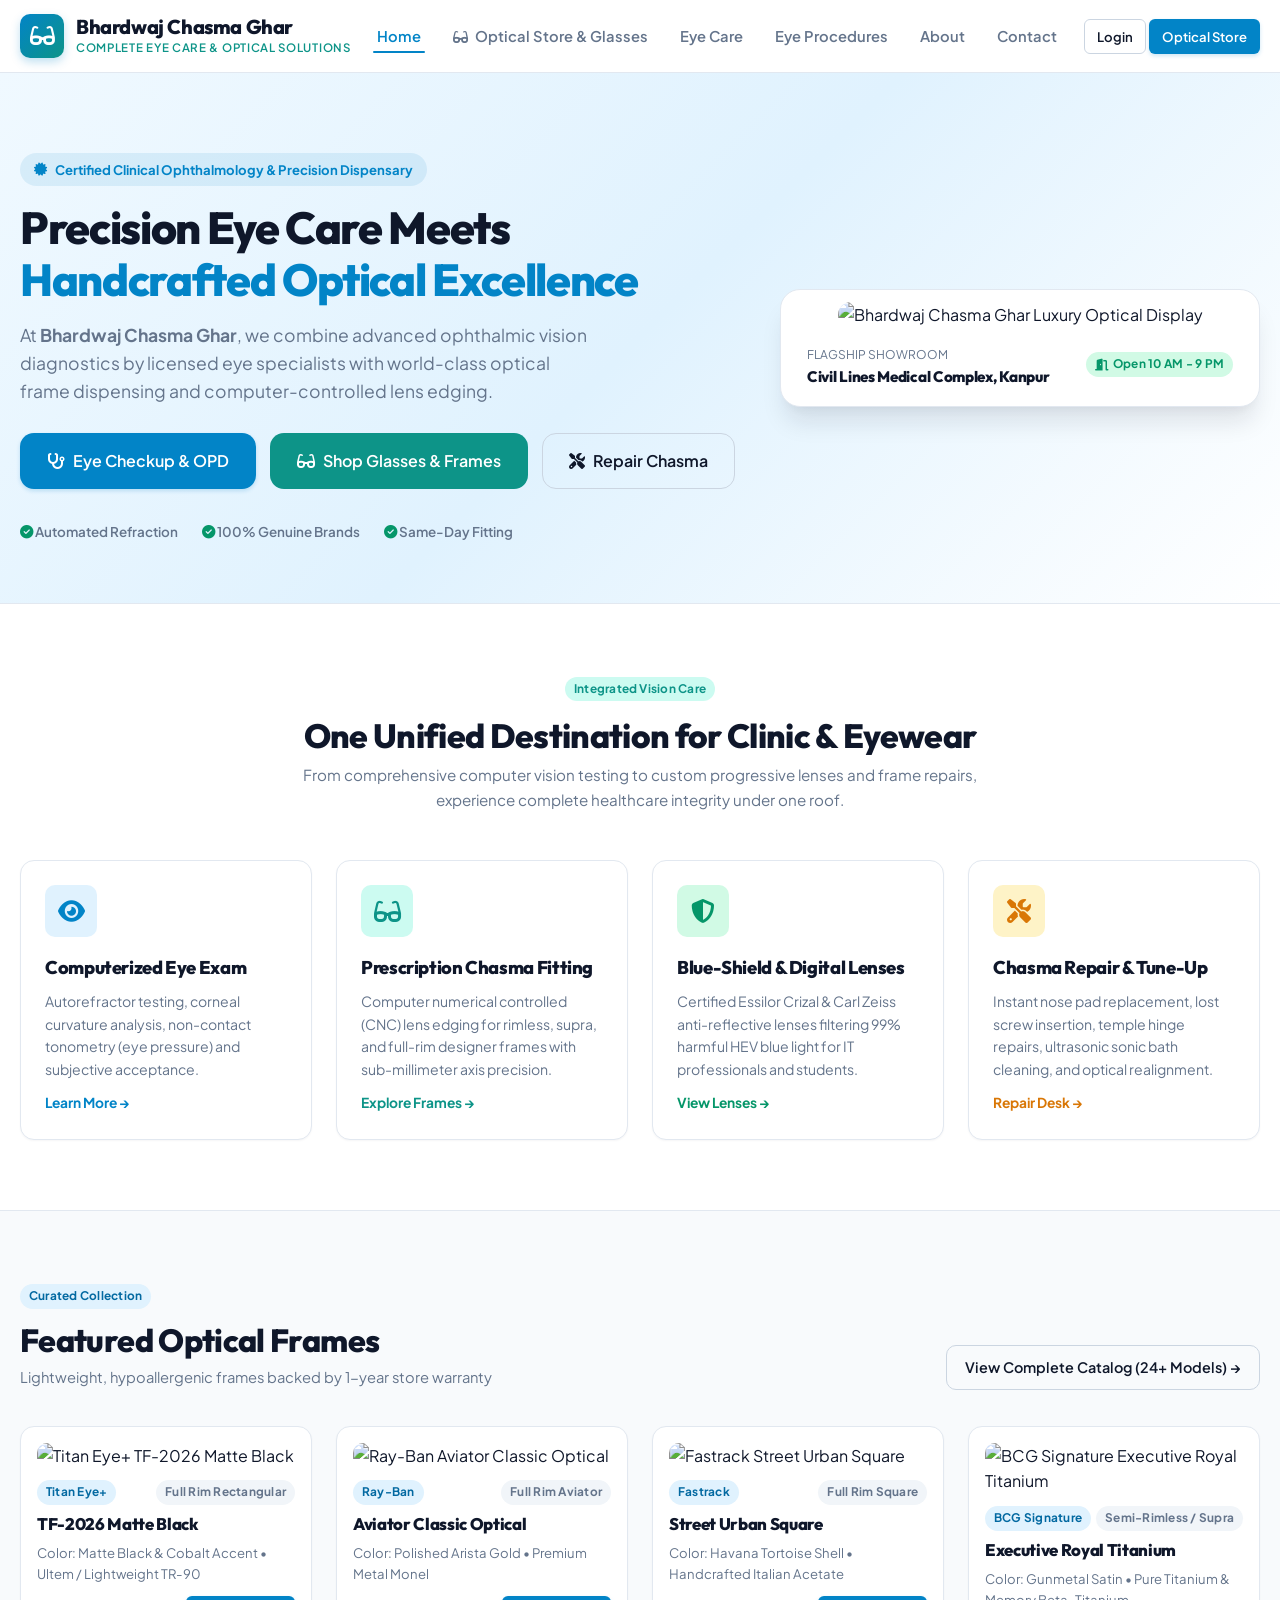
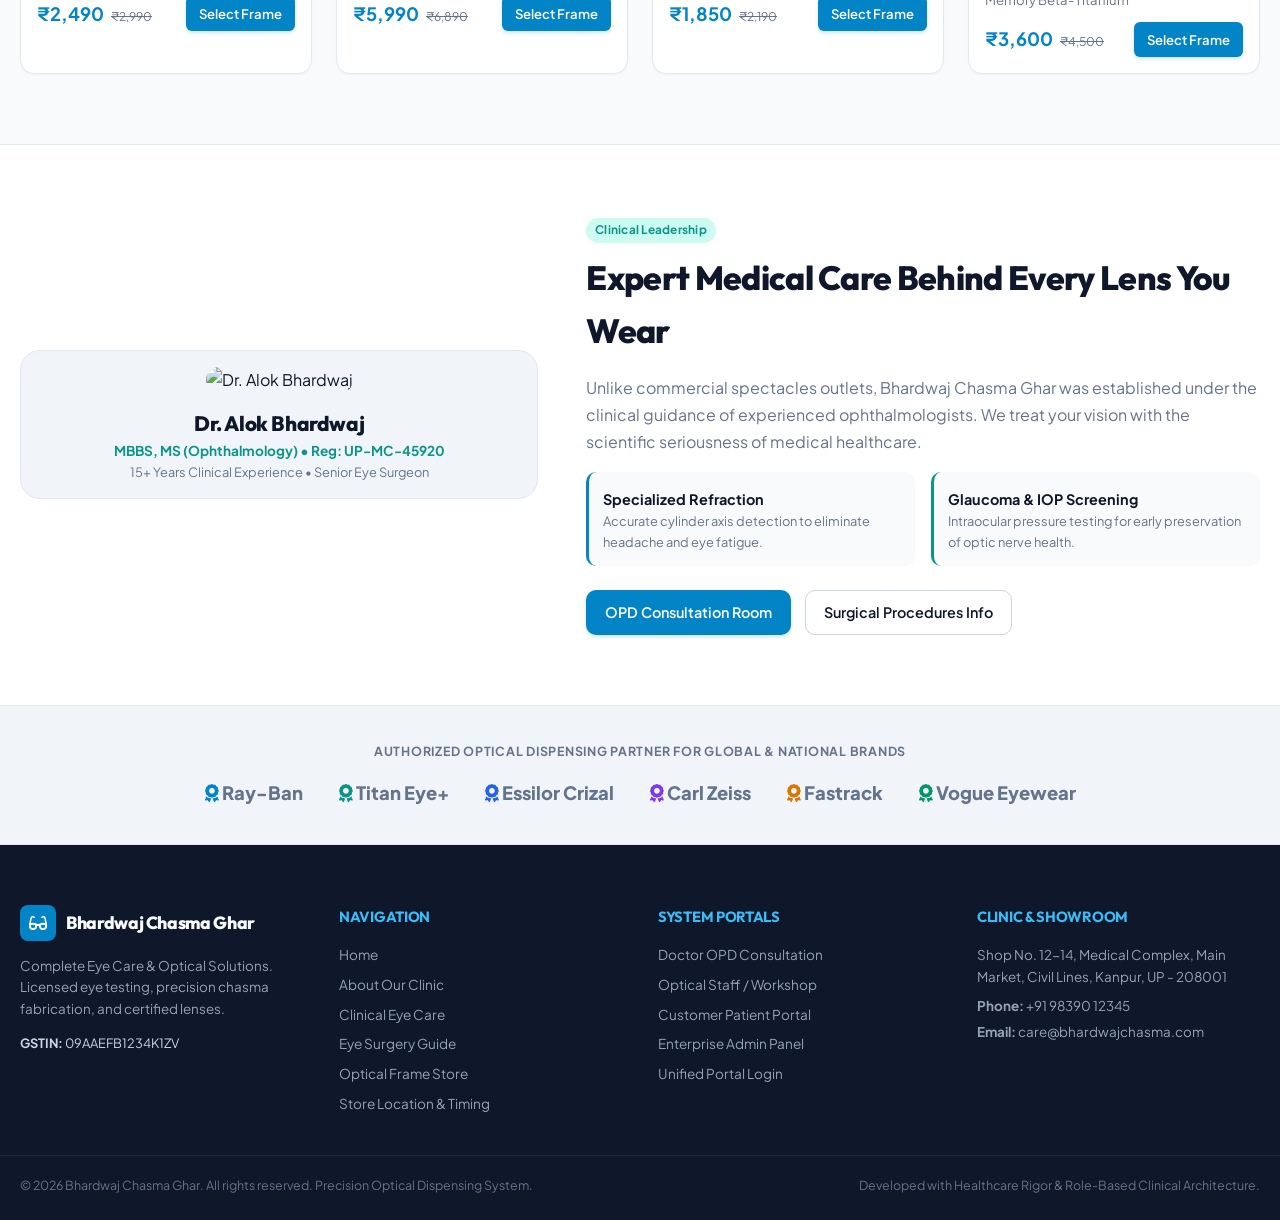
==== commit 61659a8c: "feat: reorder navbar, add glasses & lenses catalog, bilingual Hindi/English procedures, doctors & ma" ====
--- a/index.html
+++ b/index.html
@@ -23,10 +23,10 @@
 
       <ul class="nav-links">
         <li><a href="index.html" class="nav-link active">Home</a></li>
-        <li><a href="about.html" class="nav-link">About</a></li>
+        <li><a href="store.html" class="nav-link"><i class="fa-solid fa-glasses" style="font-size:0.85rem; margin-right:4px;"></i> Optical Store & Glasses</a></li>
         <li><a href="eyecare.html" class="nav-link">Eye Care</a></li>
         <li><a href="procedures.html" class="nav-link">Eye Procedures</a></li>
-        <li><a href="store.html" class="nav-link">Optical Store</a></li>
+        <li><a href="about.html" class="nav-link">About</a></li>
         <li><a href="contact.html" class="nav-link">Contact</a></li>
       </ul>
 
--- a/css/style.css
+++ b/css/style.css
@@ -3,7 +3,7 @@
    Complete Eye Care & Optical Solutions
    ========================================================================== */
 
-@import url('https://fonts.googleapis.com/css2?family=Plus+Jakarta+Sans:wght@300;400;500;600;700;800&family=Inter:wght@400;500;600;700&family=JetBrains+Mono:wght@400;600&display=swap');
+@import url('https://fonts.googleapis.com/css2?family=Outfit:wght@300;400;500;600;700;800;900&family=Plus+Jakarta+Sans:wght@400;500;600;700;800&family=Inter:wght@400;500;600;700&family=JetBrains+Mono:wght@400;600&display=swap');
 
 :root {
   /* Brand Primary & Medical Palette */
@@ -71,9 +71,27 @@
   font-family: 'Plus Jakarta Sans', 'Inter', -apple-system, BlinkMacSystemFont, sans-serif;
   background-color: var(--bg-page);
   color: var(--text-main);
-  line-height: 1.5;
+  line-height: 1.6;
   -webkit-font-smoothing: antialiased;
 }
+
+h1, h2, h3, h4, .card-title, .modal-title, .brand-info h1 {
+  font-family: 'Outfit', 'Plus Jakarta Sans', sans-serif;
+  letter-spacing: -0.02em;
+}
+
+.badge-lang {
+  display: inline-flex;
+  align-items: center;
+  gap: 4px;
+  padding: 2px 8px;
+  border-radius: var(--radius-full);
+  font-size: 0.72rem;
+  font-weight: 700;
+  text-transform: uppercase;
+}
+.badge-en { background: #e0f2fe; color: #0284c7; }
+.badge-hi { background: #fef3c7; color: #b45309; }
 
 a {
   color: inherit;
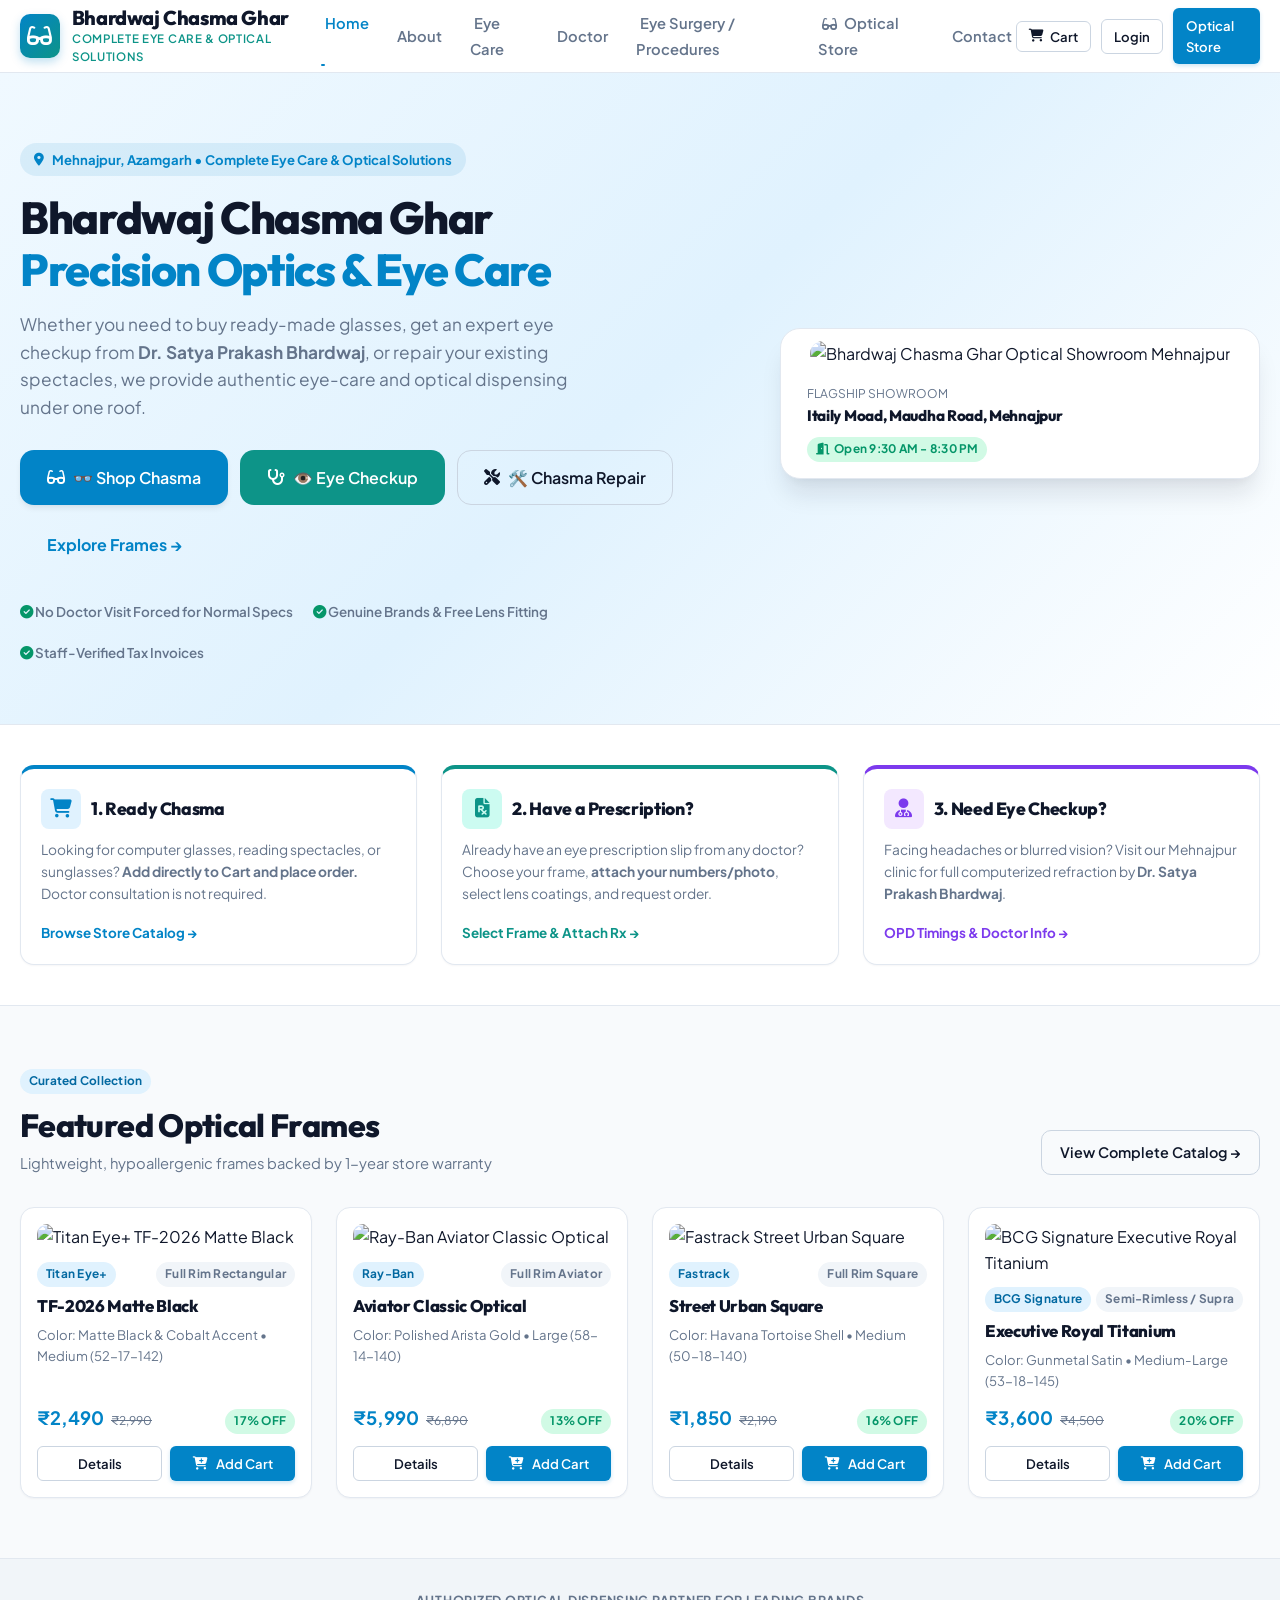
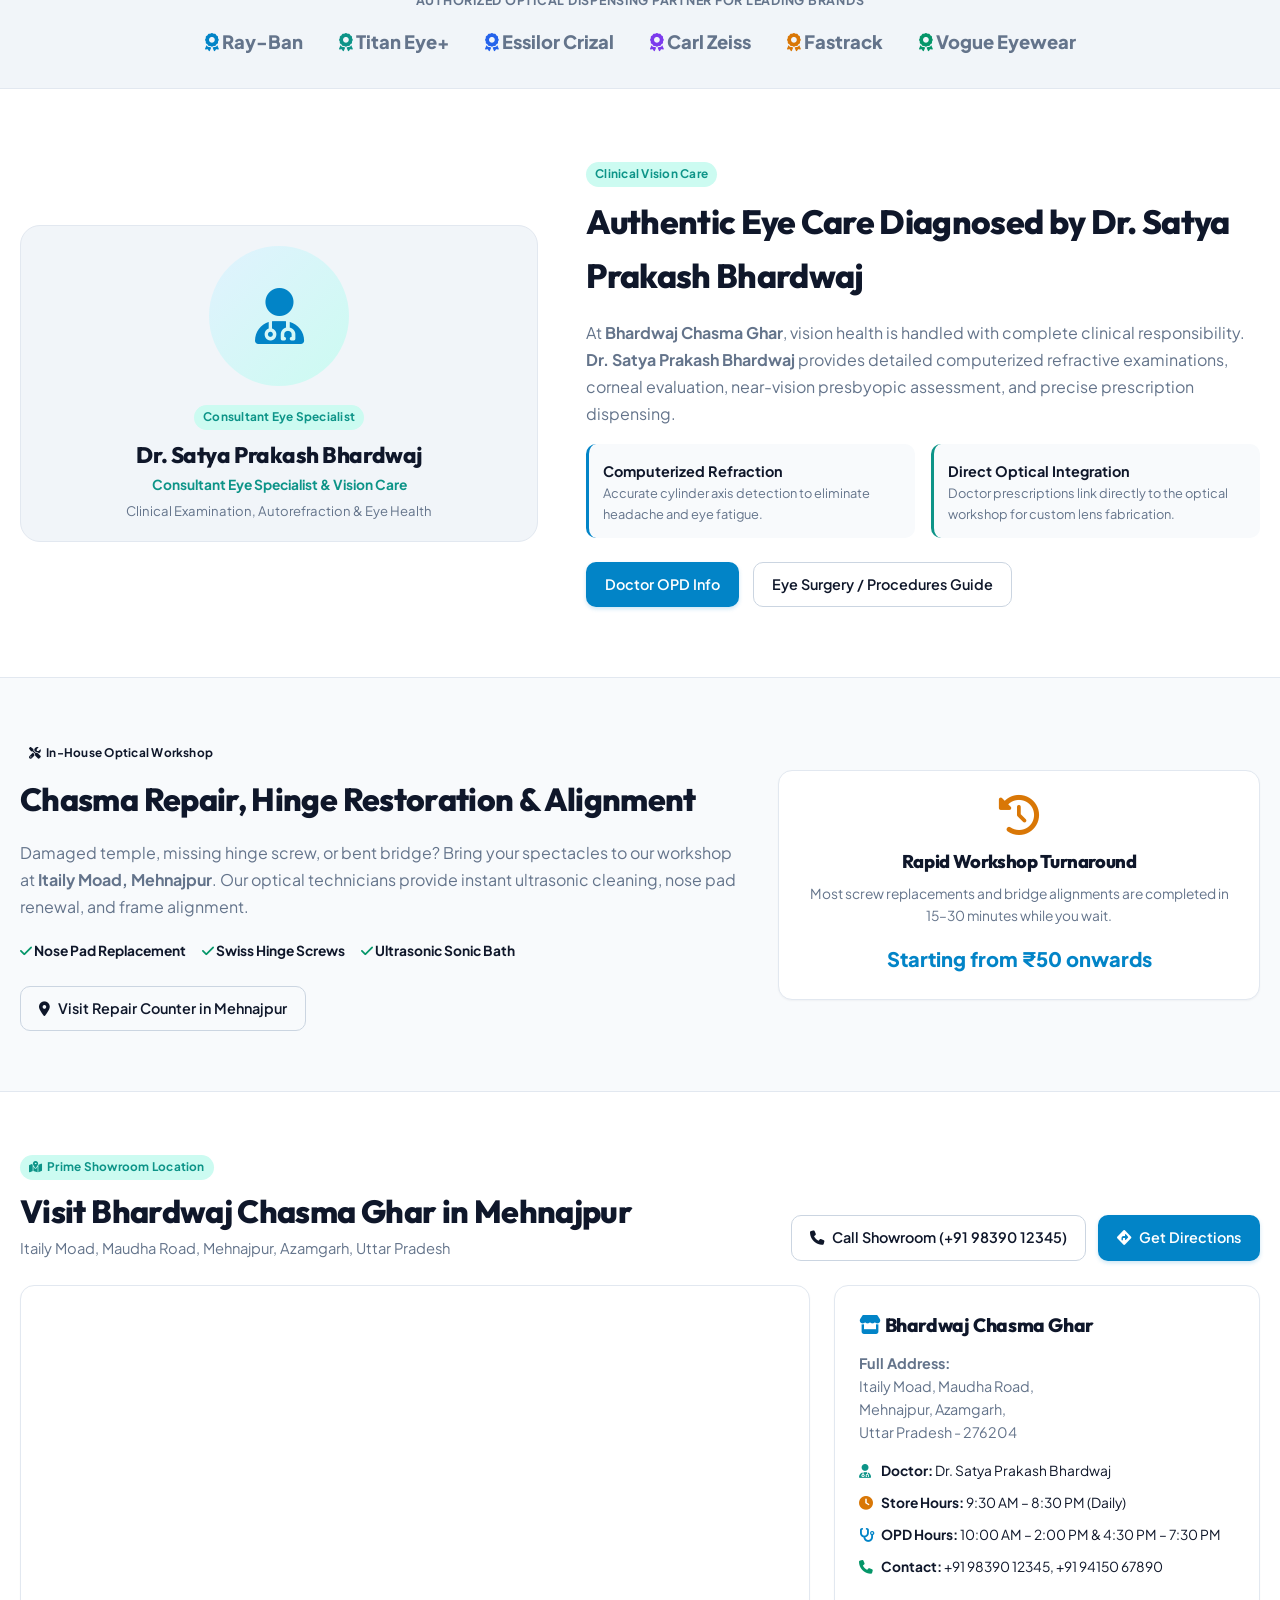
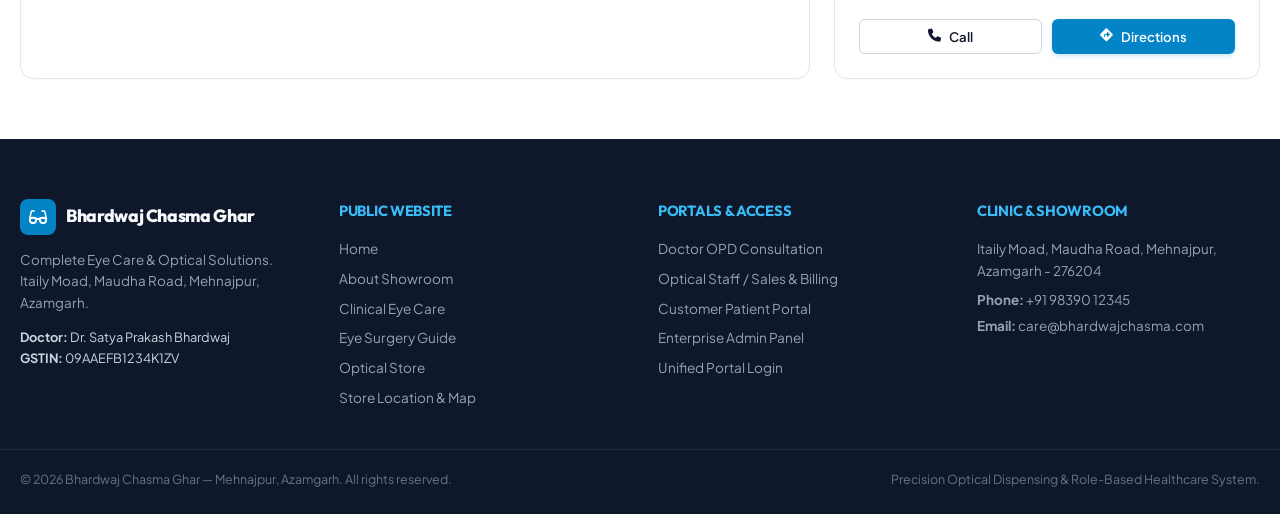
==== commit d7b61742: "feat: complete production-ready eye care and optical management system for Bhardwaj Chasma Ghar - En" ====
--- a/index.html
+++ b/index.html
@@ -4,7 +4,7 @@
   <meta charset="UTF-8">
   <meta name="viewport" content="width=device-width, initial-scale=1.0">
   <title>Bhardwaj Chasma Ghar — Complete Eye Care & Optical Solutions</title>
-  <meta name="description" content="Premier Eye Care Clinic & Optical Store in Kanpur. Advanced computerized eye examination, designer frames, progressive lenses, and precision optical lab.">
+  <meta name="description" content="Bhardwaj Chasma Ghar in Mehnajpur, Azamgarh offers eye checkups by Dr. Satya Prakash Bhardwaj, premium spectacles, computer blue-cut glasses, lenses and chasma repair.">
   <link rel="stylesheet" href="css/style.css">
   <link rel="stylesheet" href="https://cdnjs.cloudflare.com/ajax/libs/font-awesome/6.4.0/css/all.min.css">
 </head>
@@ -23,10 +23,11 @@
 
       <ul class="nav-links">
         <li><a href="index.html" class="nav-link active">Home</a></li>
-        <li><a href="store.html" class="nav-link"><i class="fa-solid fa-glasses" style="font-size:0.85rem; margin-right:4px;"></i> Optical Store & Glasses</a></li>
+        <li><a href="about.html" class="nav-link">About</a></li>
         <li><a href="eyecare.html" class="nav-link">Eye Care</a></li>
-        <li><a href="procedures.html" class="nav-link">Eye Procedures</a></li>
-        <li><a href="about.html" class="nav-link">About</a></li>
+        <li><a href="doctor.html" class="nav-link">Doctor</a></li>
+        <li><a href="procedures.html" class="nav-link">Eye Surgery / Procedures</a></li>
+        <li><a href="store.html" class="nav-link"><i class="fa-solid fa-glasses" style="font-size:0.85rem; margin-right:4px;"></i> Optical Store</a></li>
         <li><a href="contact.html" class="nav-link">Contact</a></li>
       </ul>
 
@@ -42,119 +43,117 @@
     </div>
   </header>
 
-  <!-- Hero Section -->
-  <section style="background:linear-gradient(135deg, #f0f9ff 0%, #e0f2fe 50%, #ffffff 100%); padding: 80px 0 60px; border-bottom: 1px solid var(--border-light); position:relative; overflow:hidden;">
+  <!-- Hero Section (Section 7: Balanced Shopping, Eye Checkup & Repair UX) -->
+  <section style="background:linear-gradient(135deg, #f0f9ff 0%, #e0f2fe 50%, #ffffff 100%); padding: 70px 0 60px; border-bottom: 1px solid var(--border-light); position:relative; overflow:hidden;">
     <div class="container" style="display:grid; grid-template-columns: 1.2fr 0.8fr; gap:40px; align-items:center;">
       <div>
         <div style="display:inline-flex; align-items:center; gap:8px; background:rgba(2, 132, 199, 0.1); color:var(--primary); padding:6px 14px; border-radius:var(--radius-full); font-size:0.82rem; font-weight:700; margin-bottom:16px;">
-          <i class="fa-solid fa-certificate"></i> Certified Clinical Ophthalmology & Precision Dispensary
+          <i class="fa-solid fa-location-dot"></i> Mehnajpur, Azamgarh • Complete Eye Care & Optical Solutions
         </div>
         <h1 style="font-size:2.8rem; font-weight:800; line-height:1.15; color:var(--text-main); margin-bottom:16px; letter-spacing:-0.03em;">
-          Precision Eye Care Meets <br><span style="color:var(--primary);">Handcrafted Optical Excellence</span>
+          Bhardwaj Chasma Ghar <br><span style="color:var(--primary);">Precision Optics & Eye Care</span>
         </h1>
-        <p style="font-size:1.1rem; color:var(--text-muted); line-height:1.6; margin-bottom:28px; max-width:580px;">
-          At <strong>Bhardwaj Chasma Ghar</strong>, we combine advanced ophthalmic vision diagnostics by licensed eye specialists with world-class optical frame dispensing and computer-controlled lens edging.
-        </p>
-
-        <!-- Primary Action CTAs -->
-        <div style="display:flex; flex-wrap:wrap; gap:14px; margin-bottom:32px;">
-          <a href="doctor.html" class="btn btn-primary btn-lg">
-            <i class="fa-solid fa-stethoscope"></i> Eye Checkup & OPD
-          </a>
-          <a href="store.html" class="btn btn-secondary btn-lg">
-            <i class="fa-solid fa-glasses"></i> Shop Glasses & Frames
-          </a>
-          <a href="staff.html" class="btn btn-outline btn-lg">
-            <i class="fa-solid fa-screwdriver-wrench"></i> Repair Chasma
+        <p style="font-size:1.08rem; color:var(--text-muted); line-height:1.6; margin-bottom:28px; max-width:580px;">
+          Whether you need to buy ready-made glasses, get an expert eye checkup from <strong>Dr. Satya Prakash Bhardwaj</strong>, or repair your existing spectacles, we provide authentic eye-care and optical dispensing under one roof.
+        </p>
+
+        <!-- 3 Primary Action CTAs (Section 7) -->
+        <div style="display:flex; flex-wrap:wrap; gap:12px; margin-bottom:28px;">
+          <a href="store.html" class="btn btn-primary btn-lg" style="box-shadow:var(--shadow-md);">
+            <i class="fa-solid fa-glasses"></i> 👓 Shop Chasma
+          </a>
+          <a href="doctor.html" class="btn btn-secondary btn-lg">
+            <i class="fa-solid fa-stethoscope"></i> 👁️ Eye Checkup
+          </a>
+          <a href="contact.html#repair" class="btn btn-outline btn-lg">
+            <i class="fa-solid fa-screwdriver-wrench"></i> 🛠️ Chasma Repair
+          </a>
+          <a href="store.html" class="btn btn-subtle btn-lg" style="color:var(--primary); font-weight:700;">
+            Explore Frames &rarr;
           </a>
         </div>
 
         <!-- Trust Badges -->
-        <div style="display:flex; gap:24px; font-size:0.84rem; color:var(--text-muted); font-weight:600;">
-          <div><i class="fa-solid fa-check-circle" style="color:var(--emerald);"></i> Automated Refraction</div>
-          <div><i class="fa-solid fa-check-circle" style="color:var(--emerald);"></i> 100% Genuine Brands</div>
-          <div><i class="fa-solid fa-check-circle" style="color:var(--emerald);"></i> Same-Day Fitting</div>
+        <div style="display:flex; flex-wrap:wrap; gap:20px; font-size:0.84rem; color:var(--text-muted); font-weight:600;">
+          <div><i class="fa-solid fa-check-circle" style="color:var(--emerald);"></i> No Doctor Visit Forced for Normal Specs</div>
+          <div><i class="fa-solid fa-check-circle" style="color:var(--emerald);"></i> Genuine Brands & Free Lens Fitting</div>
+          <div><i class="fa-solid fa-check-circle" style="color:var(--emerald);"></i> Staff-Verified Tax Invoices</div>
         </div>
       </div>
 
       <div style="position:relative; text-align:center;">
         <div style="background:white; padding:12px; border-radius:var(--radius-xl); box-shadow:var(--shadow-xl); border:1px solid var(--border-light);">
-          <img src="https://images.unsplash.com/photo-1591076482161-42ce6da69f67?auto=format&fit=crop&w=800&q=80" alt="Bhardwaj Chasma Ghar Luxury Optical Display" style="width:100%; height:380px; object-fit:cover; border-radius:var(--radius-lg);">
-          <div style="display:flex; justify-content:space-between; align-items:center; padding:12px 14px 4px;">
+          <img src="https://images.unsplash.com/photo-1591076482161-42ce6da69f67?auto=format&fit=crop&w=800&q=80" alt="Bhardwaj Chasma Ghar Optical Showroom Mehnajpur" style="width:100%; height:360px; object-fit:cover; border-radius:var(--radius-lg);">
+          <div style="display:flex; justify-content:space-between; align-items:center; padding:12px 14px 4px; flex-wrap:wrap; gap:8px;">
             <div style="text-align:left;">
               <small style="color:var(--text-muted); font-size:0.75rem; text-transform:uppercase;">Flagship Showroom</small>
-              <h4 style="font-size:0.95rem; font-weight:800;">Civil Lines Medical Complex, Kanpur</h4>
-            </div>
-            <span class="badge badge-success"><i class="fa-solid fa-door-open"></i> Open 10 AM - 9 PM</span>
-          </div>
-        </div>
-      </div>
-    </div>
-  </section>
-
-  <!-- Key Clinical & Optical Solutions -->
-  <section style="padding: 70px 0; background:#ffffff;">
+              <h4 style="font-size:0.95rem; font-weight:800;">Itaily Moad, Maudha Road, Mehnajpur</h4>
+            </div>
+            <span class="badge badge-success"><i class="fa-solid fa-door-open"></i> Open 9:30 AM - 8:30 PM</span>
+          </div>
+        </div>
+      </div>
+    </div>
+  </section>
+
+  <!-- 3 Customer Journeys Educational Cards -->
+  <section style="padding: 40px 0; background:#ffffff; border-bottom:1px solid var(--border-light);">
     <div class="container">
-      <div style="text-align:center; max-width:680px; margin:0 auto 48px;">
-        <span class="badge badge-teal">Integrated Vision Care</span>
-        <h2 style="font-size:2.1rem; font-weight:800; color:var(--text-main); margin-top:8px;">
-          One Unified Destination for Clinic & Eyewear
-        </h2>
-        <p style="color:var(--text-muted); font-size:0.95rem;">
-          From comprehensive computer vision testing to custom progressive lenses and frame repairs, experience complete healthcare integrity under one roof.
-        </p>
-      </div>
-
-      <div style="display:grid; grid-template-columns: repeat(auto-fit, minmax(260px, 1fr)); gap:24px;">
-        <div class="card" style="margin-bottom:0;">
-          <div class="stat-icon primary" style="margin-bottom:16px;"><i class="fa-solid fa-eye"></i></div>
-          <h3 style="font-size:1.15rem; font-weight:800; margin-bottom:8px;">Computerized Eye Exam</h3>
-          <p style="color:var(--text-muted); font-size:0.88rem; line-height:1.6;">
-            Autorefractor testing, corneal curvature analysis, non-contact tonometry (eye pressure) and subjective acceptance.
-          </p>
-          <a href="eyecare.html" style="color:var(--primary); font-size:0.86rem; font-weight:700; margin-top:12px; display:inline-block;">Learn More &rarr;</a>
-        </div>
-
-        <div class="card" style="margin-bottom:0;">
-          <div class="stat-icon teal" style="margin-bottom:16px;"><i class="fa-solid fa-glasses"></i></div>
-          <h3 style="font-size:1.15rem; font-weight:800; margin-bottom:8px;">Prescription Chasma Fitting</h3>
-          <p style="color:var(--text-muted); font-size:0.88rem; line-height:1.6;">
-            Computer numerical controlled (CNC) lens edging for rimless, supra, and full-rim designer frames with sub-millimeter axis precision.
-          </p>
-          <a href="store.html" style="color:var(--secondary); font-size:0.86rem; font-weight:700; margin-top:12px; display:inline-block;">Explore Frames &rarr;</a>
-        </div>
-
-        <div class="card" style="margin-bottom:0;">
-          <div class="stat-icon emerald" style="margin-bottom:16px;"><i class="fa-solid fa-shield-halved"></i></div>
-          <h3 style="font-size:1.15rem; font-weight:800; margin-bottom:8px;">Blue-Shield & Digital Lenses</h3>
-          <p style="color:var(--text-muted); font-size:0.88rem; line-height:1.6;">
-            Certified Essilor Crizal & Carl Zeiss anti-reflective lenses filtering 99% harmful HEV blue light for IT professionals and students.
-          </p>
-          <a href="store.html" style="color:var(--emerald); font-size:0.86rem; font-weight:700; margin-top:12px; display:inline-block;">View Lenses &rarr;</a>
-        </div>
-
-        <div class="card" style="margin-bottom:0;">
-          <div class="stat-icon amber" style="margin-bottom:16px;"><i class="fa-solid fa-screwdriver-wrench"></i></div>
-          <h3 style="font-size:1.15rem; font-weight:800; margin-bottom:8px;">Chasma Repair & Tune-Up</h3>
-          <p style="color:var(--text-muted); font-size:0.88rem; line-height:1.6;">
-            Instant nose pad replacement, lost screw insertion, temple hinge repairs, ultrasonic sonic bath cleaning, and optical realignment.
-          </p>
-          <a href="contact.html" style="color:var(--amber); font-size:0.86rem; font-weight:700; margin-top:12px; display:inline-block;">Repair Desk &rarr;</a>
-        </div>
+      <div style="display:grid; grid-template-columns: repeat(auto-fit, minmax(280px, 1fr)); gap:24px;">
+        
+        <div class="card" style="margin-bottom:0; padding:20px; border-top:4px solid var(--primary);">
+          <div style="display:flex; align-items:center; gap:10px; margin-bottom:10px;">
+            <div style="width:40px; height:40px; background:var(--primary-light); color:var(--primary); border-radius:8px; display:flex; align-items:center; justify-content:center; font-size:1.2rem;">
+              <i class="fa-solid fa-cart-shopping"></i>
+            </div>
+            <h3 style="font-size:1.1rem; font-weight:800;">1. Ready Chasma</h3>
+          </div>
+          <p style="font-size:0.86rem; color:var(--text-muted); margin-bottom:14px; line-height:1.6;">
+            Looking for computer glasses, reading spectacles, or sunglasses? <strong>Add directly to Cart and place order.</strong> Doctor consultation is not required.
+          </p>
+          <a href="store.html" style="font-size:0.84rem; font-weight:700; color:var(--primary);">Browse Store Catalog &rarr;</a>
+        </div>
+
+        <div class="card" style="margin-bottom:0; padding:20px; border-top:4px solid var(--secondary);">
+          <div style="display:flex; align-items:center; gap:10px; margin-bottom:10px;">
+            <div style="width:40px; height:40px; background:var(--secondary-light); color:var(--secondary); border-radius:8px; display:flex; align-items:center; justify-content:center; font-size:1.2rem;">
+              <i class="fa-solid fa-file-prescription"></i>
+            </div>
+            <h3 style="font-size:1.1rem; font-weight:800;">2. Have a Prescription?</h3>
+          </div>
+          <p style="font-size:0.86rem; color:var(--text-muted); margin-bottom:14px; line-height:1.6;">
+            Already have an eye prescription slip from any doctor? Choose your frame, <strong>attach your numbers/photo</strong>, select lens coatings, and request order.
+          </p>
+          <a href="store.html" style="font-size:0.84rem; font-weight:700; color:var(--secondary);">Select Frame & Attach Rx &rarr;</a>
+        </div>
+
+        <div class="card" style="margin-bottom:0; padding:20px; border-top:4px solid var(--purple);">
+          <div style="display:flex; align-items:center; gap:10px; margin-bottom:10px;">
+            <div style="width:40px; height:40px; background:var(--purple-light); color:var(--purple); border-radius:8px; display:flex; align-items:center; justify-content:center; font-size:1.2rem;">
+              <i class="fa-solid fa-user-doctor"></i>
+            </div>
+            <h3 style="font-size:1.1rem; font-weight:800;">3. Need Eye Checkup?</h3>
+          </div>
+          <p style="font-size:0.86rem; color:var(--text-muted); margin-bottom:14px; line-height:1.6;">
+            Facing headaches or blurred vision? Visit our Mehnajpur clinic for full computerized refraction by <strong>Dr. Satya Prakash Bhardwaj</strong>.
+          </p>
+          <a href="doctor.html" style="font-size:0.84rem; font-weight:700; color:var(--purple);">OPD Timings & Doctor Info &rarr;</a>
+        </div>
+
       </div>
     </div>
   </section>
 
   <!-- Featured Frames from Live Catalog -->
-  <section style="padding: 70px 0; background:var(--bg-page); border-top:1px solid var(--border-light);">
+  <section style="padding: 60px 0; background:var(--bg-page);">
     <div class="container">
-      <div style="display:flex; justify-content:space-between; align-items:flex-end; margin-bottom:36px; flex-wrap:wrap; gap:16px;">
+      <div style="display:flex; justify-content:space-between; align-items:flex-end; margin-bottom:32px; flex-wrap:wrap; gap:16px;">
         <div>
           <span class="badge badge-info">Curated Collection</span>
           <h2 style="font-size:2rem; font-weight:800; color:var(--text-main); margin-top:6px;">Featured Optical Frames</h2>
           <p style="color:var(--text-muted); font-size:0.92rem;">Lightweight, hypoallergenic frames backed by 1-year store warranty</p>
         </div>
-        <a href="store.html" class="btn btn-outline">View Complete Catalog (24+ Models) &rarr;</a>
+        <a href="store.html" class="btn btn-outline">View Complete Catalog &rarr;</a>
       </div>
 
       <div style="display:grid; grid-template-columns: repeat(auto-fit, minmax(260px, 1fr)); gap:24px;" id="home-featured-frames">
@@ -163,50 +162,11 @@
     </div>
   </section>
 
-  <!-- Medical Ophthalmologist Profile -->
-  <section style="padding: 70px 0; background:#ffffff; border-top:1px solid var(--border-light);">
-    <div class="container" style="display:grid; grid-template-columns: 1fr 1.3fr; gap:48px; align-items:center;">
-      <div>
-        <div style="background:var(--bg-subtle); padding:16px; border-radius:var(--radius-xl); text-align:center; border:1px solid var(--border-light);">
-          <img src="https://images.unsplash.com/photo-1622253692010-333f2da6031d?auto=format&fit=crop&w=600&q=80" alt="Dr. Alok Bhardwaj" style="width:100%; height:360px; object-fit:cover; border-radius:var(--radius-lg); margin-bottom:14px;">
-          <h3 style="font-size:1.3rem; font-weight:800;">Dr. Alok Bhardwaj</h3>
-          <p style="color:var(--secondary); font-weight:700; font-size:0.85rem;">MBBS, MS (Ophthalmology) • Reg: UP-MC-45920</p>
-          <p style="color:var(--text-muted); font-size:0.8rem;">15+ Years Clinical Experience • Senior Eye Surgeon</p>
-        </div>
-      </div>
-
-      <div>
-        <span class="badge badge-teal">Clinical Leadership</span>
-        <h2 style="font-size:2.1rem; font-weight:800; color:var(--text-main); margin:8px 0 16px;">
-          Expert Medical Care Behind Every Lens You Wear
-        </h2>
-        <p style="color:var(--text-muted); line-height:1.7; margin-bottom:16px;">
-          Unlike commercial spectacles outlets, Bhardwaj Chasma Ghar was established under the clinical guidance of experienced ophthalmologists. We treat your vision with the scientific seriousness of medical healthcare.
-        </p>
-        <div style="display:grid; grid-template-columns: 1fr 1fr; gap:16px; margin-bottom:24px;">
-          <div style="background:var(--bg-page); padding:14px; border-radius:var(--radius-md); border-left:3px solid var(--primary);">
-            <strong style="font-size:0.9rem;">Specialized Refraction</strong>
-            <p style="font-size:0.8rem; color:var(--text-muted);">Accurate cylinder axis detection to eliminate headache and eye fatigue.</p>
-          </div>
-          <div style="background:var(--bg-page); padding:14px; border-radius:var(--radius-md); border-left:3px solid var(--secondary);">
-            <strong style="font-size:0.9rem;">Glaucoma & IOP Screening</strong>
-            <p style="font-size:0.8rem; color:var(--text-muted);">Intraocular pressure testing for early preservation of optic nerve health.</p>
-          </div>
-        </div>
-
-        <div style="display:flex; gap:14px;">
-          <a href="doctor.html" class="btn btn-primary">OPD Consultation Room</a>
-          <a href="procedures.html" class="btn btn-outline">Surgical Procedures Info</a>
-        </div>
-      </div>
-    </div>
-  </section>
-
   <!-- Popular Brands Marquee Bar -->
-  <section style="background:var(--bg-subtle); padding:36px 0; border-top:1px solid var(--border-light); border-bottom:1px solid var(--border-light);">
+  <section style="background:var(--bg-subtle); padding:32px 0; border-top:1px solid var(--border-light); border-bottom:1px solid var(--border-light);">
     <div class="container" style="text-align:center;">
       <p style="font-size:0.78rem; font-weight:700; text-transform:uppercase; letter-spacing:0.06em; color:var(--text-muted); margin-bottom:16px;">
-        Authorized Optical Dispensing Partner For Global & National Brands
+        Authorized Optical Dispensing Partner For Leading Brands
       </p>
       <div style="display:flex; justify-content:center; align-items:center; gap:36px; flex-wrap:wrap; font-size:1.15rem; font-weight:800; color:var(--text-muted);">
         <span><i class="fa-solid fa-award" style="color:var(--primary);"></i> Ray-Ban</span>
@@ -219,6 +179,162 @@
     </div>
   </section>
 
+  <!-- Doctor Section: Dr. Satya Prakash Bhardwaj (Section 10) -->
+  <section style="padding: 70px 0; background:#ffffff; border-bottom:1px solid var(--border-light);">
+    <div class="container" style="display:grid; grid-template-columns: 1fr 1.3fr; gap:48px; align-items:center;">
+      <div>
+        <div style="background:var(--bg-subtle); padding:20px; border-radius:var(--radius-xl); text-align:center; border:1px solid var(--border-light);">
+          <div style="width:140px; height:140px; background:linear-gradient(135deg, #e0f2fe, #ccfbf1); border-radius:50%; margin:0 auto 16px; display:flex; align-items:center; justify-content:center; font-size:3.5rem; color:var(--primary);">
+            <i class="fa-solid fa-user-doctor"></i>
+          </div>
+          <span class="badge badge-teal" style="margin-bottom:8px;">Consultant Eye Specialist</span>
+          <h3 style="font-size:1.4rem; font-weight:800; color:var(--text-main);">Dr. Satya Prakash Bhardwaj</h3>
+          <p style="color:var(--secondary); font-weight:700; font-size:0.86rem; margin-bottom:4px;">
+            Consultant Eye Specialist & Vision Care
+          </p>
+          <p style="color:var(--text-muted); font-size:0.82rem;">
+            Clinical Examination, Autorefraction & Eye Health
+          </p>
+        </div>
+      </div>
+
+      <div>
+        <span class="badge badge-teal">Clinical Vision Care</span>
+        <h2 style="font-size:2.1rem; font-weight:800; color:var(--text-main); margin:8px 0 16px;">
+          Authentic Eye Care Diagnosed by Dr. Satya Prakash Bhardwaj
+        </h2>
+        <p style="color:var(--text-muted); line-height:1.7; margin-bottom:16px;">
+          At <strong>Bhardwaj Chasma Ghar</strong>, vision health is handled with complete clinical responsibility. <strong>Dr. Satya Prakash Bhardwaj</strong> provides detailed computerized refractive examinations, corneal evaluation, near-vision presbyopic assessment, and precise prescription dispensing.
+        </p>
+        
+        <div style="display:grid; grid-template-columns: 1fr 1fr; gap:16px; margin-bottom:24px;">
+          <div style="background:var(--bg-page); padding:14px; border-radius:var(--radius-md); border-left:3px solid var(--primary);">
+            <strong style="font-size:0.9rem;">Computerized Refraction</strong>
+            <p style="font-size:0.8rem; color:var(--text-muted);">Accurate cylinder axis detection to eliminate headache and eye fatigue.</p>
+          </div>
+          <div style="background:var(--bg-page); padding:14px; border-radius:var(--radius-md); border-left:3px solid var(--secondary);">
+            <strong style="font-size:0.9rem;">Direct Optical Integration</strong>
+            <p style="font-size:0.8rem; color:var(--text-muted);">Doctor prescriptions link directly to the optical workshop for custom lens fabrication.</p>
+          </div>
+        </div>
+
+        <div style="display:flex; gap:14px; flex-wrap:wrap;">
+          <a href="doctor.html" class="btn btn-primary">Doctor OPD Info</a>
+          <a href="procedures.html" class="btn btn-outline">Eye Surgery / Procedures Guide</a>
+        </div>
+      </div>
+    </div>
+  </section>
+
+  <!-- Repair Service Showcase -->
+  <section style="padding: 60px 0; background:var(--bg-page); border-bottom:1px solid var(--border-light);" id="repair">
+    <div class="container" style="display:grid; grid-template-columns: 1.2fr 0.8fr; gap:36px; align-items:center;">
+      <div>
+        <span class="badge badge-amber"><i class="fa-solid fa-screwdriver-wrench"></i> In-House Optical Workshop</span>
+        <h2 style="font-size:2rem; font-weight:800; color:var(--text-main); margin:8px 0 14px;">
+          Chasma Repair, Hinge Restoration & Alignment
+        </h2>
+        <p style="color:var(--text-muted); line-height:1.7; margin-bottom:20px;">
+          Damaged temple, missing hinge screw, or bent bridge? Bring your spectacles to our workshop at <strong>Itaily Moad, Mehnajpur</strong>. Our optical technicians provide instant ultrasonic cleaning, nose pad renewal, and frame alignment.
+        </p>
+
+        <div style="display:flex; gap:16px; font-size:0.86rem; color:var(--text-main); font-weight:700; margin-bottom:24px; flex-wrap:wrap;">
+          <div><i class="fa-solid fa-check" style="color:var(--emerald);"></i> Nose Pad Replacement</div>
+          <div><i class="fa-solid fa-check" style="color:var(--emerald);"></i> Swiss Hinge Screws</div>
+          <div><i class="fa-solid fa-check" style="color:var(--emerald);"></i> Ultrasonic Sonic Bath</div>
+        </div>
+
+        <a href="contact.html" class="btn btn-outline">
+          <i class="fa-solid fa-location-dot"></i> Visit Repair Counter in Mehnajpur
+        </a>
+      </div>
+
+      <div class="card" style="margin-bottom:0; padding:24px; text-align:center;">
+        <i class="fa-solid fa-clock-rotate-left" style="font-size:2.5rem; color:var(--amber); margin-bottom:12px;"></i>
+        <h4 style="font-size:1.15rem; font-weight:800; margin-bottom:6px;">Rapid Workshop Turnaround</h4>
+        <p style="font-size:0.86rem; color:var(--text-muted); margin-bottom:16px;">
+          Most screw replacements and bridge alignments are completed in 15–30 minutes while you wait.
+        </p>
+        <div style="font-size:1.25rem; font-weight:800; color:var(--primary);">
+          Starting from ₹50 onwards
+        </div>
+      </div>
+    </div>
+  </section>
+
+  <!-- Location & Large Prominent Map Section (Section 11) -->
+  <section style="padding: 60px 0; background:#ffffff;">
+    <div class="container">
+      <div style="display:flex; justify-content:space-between; align-items:flex-end; margin-bottom:24px; flex-wrap:wrap; gap:16px;">
+        <div>
+          <span class="badge badge-teal"><i class="fa-solid fa-map-location-dot"></i> Prime Showroom Location</span>
+          <h2 style="font-size:2rem; font-weight:800; color:var(--text-main); margin-top:6px;">
+            Visit Bhardwaj Chasma Ghar in Mehnajpur
+          </h2>
+          <p style="color:var(--text-muted); font-size:0.92rem;">
+            Itaily Moad, Maudha Road, Mehnajpur, Azamgarh, Uttar Pradesh
+          </p>
+        </div>
+        <div style="display:flex; gap:12px; flex-wrap:wrap;">
+          <a href="tel:+919839012345" class="btn btn-outline">
+            <i class="fa-solid fa-phone"></i> Call Showroom (+91 98390 12345)
+          </a>
+          <a href="https://maps.google.com/?q=Mehnajpur+Azamgarh+Uttar+Pradesh" target="_blank" class="btn btn-primary">
+            <i class="fa-solid fa-diamond-turn-right"></i> Get Directions
+          </a>
+        </div>
+      </div>
+
+      <!-- Large Map + Business Information Layout (Section 11) -->
+      <div style="display:grid; grid-template-columns: 1.3fr 0.7fr; gap:24px; align-items:stretch;">
+        <!-- Large Responsive Google Map -->
+        <div class="card" style="margin-bottom:0; padding:6px; border-radius:var(--radius-lg); overflow:hidden;">
+          <iframe 
+            src="https://maps.google.com/maps?q=Mehnajpur,+Azamgarh,+Uttar+Pradesh&t=&z=15&ie=UTF8&iwloc=&output=embed" 
+            width="100%" 
+            height="380" 
+            style="border:0; border-radius:var(--radius-md); display:block;" 
+            allowfullscreen="" 
+            loading="lazy" 
+            referrerpolicy="no-referrer-when-downgrade">
+          </iframe>
+        </div>
+
+        <!-- Business Details Card -->
+        <div class="card" style="margin-bottom:0; padding:24px; display:flex; flex-direction:column; justify-content:space-between;">
+          <div>
+            <h3 style="font-size:1.2rem; font-weight:800; margin-bottom:12px; color:var(--text-main);">
+              <i class="fa-solid fa-store" style="color:var(--primary);"></i> Bhardwaj Chasma Ghar
+            </h3>
+            
+            <p style="font-size:0.9rem; line-height:1.6; color:var(--text-muted); margin-bottom:16px;">
+              <strong>Full Address:</strong><br>
+              Itaily Moad, Maudha Road,<br>
+              Mehnajpur, Azamgarh,<br>
+              Uttar Pradesh - 276204
+            </p>
+
+            <div style="display:flex; flex-direction:column; gap:10px; font-size:0.86rem; color:var(--text-main); margin-bottom:16px;">
+              <div><i class="fa-solid fa-user-doctor" style="color:var(--secondary); width:20px;"></i> <strong>Doctor:</strong> Dr. Satya Prakash Bhardwaj</div>
+              <div><i class="fa-solid fa-clock" style="color:var(--amber); width:20px;"></i> <strong>Store Hours:</strong> 9:30 AM – 8:30 PM (Daily)</div>
+              <div><i class="fa-solid fa-stethoscope" style="color:var(--primary); width:20px;"></i> <strong>OPD Hours:</strong> 10:00 AM – 2:00 PM & 4:30 PM – 7:30 PM</div>
+              <div><i class="fa-solid fa-phone" style="color:var(--emerald); width:20px;"></i> <strong>Contact:</strong> +91 98390 12345, +91 94150 67890</div>
+            </div>
+          </div>
+
+          <div style="display:flex; gap:10px; margin-top:12px;">
+            <a href="tel:+919839012345" class="btn btn-sm btn-outline" style="flex:1;">
+              <i class="fa-solid fa-phone"></i> Call
+            </a>
+            <a href="https://maps.google.com/?q=Mehnajpur+Azamgarh+Uttar+Pradesh" target="_blank" class="btn btn-sm btn-primary" style="flex:1;">
+              <i class="fa-solid fa-diamond-turn-right"></i> Directions
+            </a>
+          </div>
+        </div>
+      </div>
+    </div>
+  </section>
+
   <!-- Footer -->
   <footer style="background:#0f172a; color:#f8fafc; padding:60px 0 24px;">
     <div class="container" style="display:grid; grid-template-columns: repeat(auto-fit, minmax(220px, 1fr)); gap:36px; margin-bottom:40px;">
@@ -230,28 +346,30 @@
           <h3 style="font-size:1.1rem; font-weight:800;">Bhardwaj Chasma Ghar</h3>
         </div>
         <p style="font-size:0.84rem; color:#94a3b8; line-height:1.6; margin-bottom:14px;">
-          Complete Eye Care & Optical Solutions. Licensed eye testing, precision chasma fabrication, and certified lenses.
-        </p>
+          Complete Eye Care & Optical Solutions.<br>
+          Itaily Moad, Maudha Road, Mehnajpur, Azamgarh.
+        </p>
+        <p style="font-size:0.8rem; color:#cbd5e1;"><strong>Doctor:</strong> Dr. Satya Prakash Bhardwaj</p>
         <p style="font-size:0.8rem; color:#cbd5e1;"><strong>GSTIN:</strong> 09AAEFB1234K1ZV</p>
       </div>
 
       <div>
-        <h4 style="font-size:0.92rem; font-weight:700; text-transform:uppercase; margin-bottom:16px; color:#38bdf8;">Navigation</h4>
+        <h4 style="font-size:0.92rem; font-weight:700; text-transform:uppercase; margin-bottom:16px; color:#38bdf8;">Public Website</h4>
         <ul style="list-style:none; display:flex; flex-direction:column; gap:8px; font-size:0.85rem; color:#94a3b8;">
           <li><a href="index.html">Home</a></li>
-          <li><a href="about.html">About Our Clinic</a></li>
+          <li><a href="about.html">About Showroom</a></li>
           <li><a href="eyecare.html">Clinical Eye Care</a></li>
           <li><a href="procedures.html">Eye Surgery Guide</a></li>
-          <li><a href="store.html">Optical Frame Store</a></li>
-          <li><a href="contact.html">Store Location & Timing</a></li>
+          <li><a href="store.html">Optical Store</a></li>
+          <li><a href="contact.html">Store Location & Map</a></li>
         </ul>
       </div>
 
       <div>
-        <h4 style="font-size:0.92rem; font-weight:700; text-transform:uppercase; margin-bottom:16px; color:#38bdf8;">System Portals</h4>
+        <h4 style="font-size:0.92rem; font-weight:700; text-transform:uppercase; margin-bottom:16px; color:#38bdf8;">Portals & Access</h4>
         <ul style="list-style:none; display:flex; flex-direction:column; gap:8px; font-size:0.85rem; color:#94a3b8;">
           <li><a href="doctor.html">Doctor OPD Consultation</a></li>
-          <li><a href="staff.html">Optical Staff / Workshop</a></li>
+          <li><a href="staff.html">Optical Staff / Sales & Billing</a></li>
           <li><a href="customer.html">Customer Patient Portal</a></li>
           <li><a href="admin.html">Enterprise Admin Panel</a></li>
           <li><a href="login.html">Unified Portal Login</a></li>
@@ -261,7 +379,7 @@
       <div>
         <h4 style="font-size:0.92rem; font-weight:700; text-transform:uppercase; margin-bottom:16px; color:#38bdf8;">Clinic & Showroom</h4>
         <p style="font-size:0.84rem; color:#94a3b8; line-height:1.6; margin-bottom:8px;">
-          Shop No. 12-14, Medical Complex, Main Market, Civil Lines, Kanpur, UP - 208001
+          Itaily Moad, Maudha Road, Mehnajpur, Azamgarh - 276204
         </p>
         <p style="font-size:0.84rem; color:#94a3b8; margin-bottom:4px;">
           <strong>Phone:</strong> +91 98390 12345
@@ -273,8 +391,8 @@
     </div>
 
     <div class="container" style="border-top:1px solid #1e293b; padding-top:20px; display:flex; justify-content:space-between; align-items:center; font-size:0.78rem; color:#64748b; flex-wrap:wrap; gap:10px;">
-      <p>&copy; 2026 Bhardwaj Chasma Ghar. All rights reserved. Precision Optical Dispensing System.</p>
-      <p>Developed with Healthcare Rigor & Role-Based Clinical Architecture.</p>
+      <p>&copy; 2026 Bhardwaj Chasma Ghar — Mehnajpur, Azamgarh. All rights reserved.</p>
+      <p>Precision Optical Dispensing & Role-Based Healthcare System.</p>
     </div>
   </footer>
 
@@ -286,24 +404,38 @@
       const frames = window.BCGStore.getDB().frames.slice(0, 4);
       const container = document.getElementById('home-featured-frames');
       if (container) {
-        container.innerHTML = frames.map(f => `
-          <div class="card" style="margin-bottom:0; padding:16px;">
-            <img src="${f.image}" alt="${f.brand} ${f.model}" style="width:100%; height:180px; object-fit:cover; border-radius:var(--radius-md); margin-bottom:12px;">
-            <div style="display:flex; justify-content:space-between; margin-bottom:6px;">
-              <span class="badge badge-info">${f.brand}</span>
-              <span class="badge badge-neutral">${f.frameType}</span>
-            </div>
-            <h4 style="font-size:1.05rem; font-weight:800; margin-bottom:4px;">${f.model}</h4>
-            <p style="font-size:0.82rem; color:var(--text-muted); margin-bottom:12px;">Color: ${f.color} • ${f.material}</p>
-            <div style="display:flex; justify-content:space-between; align-items:center;">
+        container.innerHTML = frames.map(f => {
+          const discountPct = f.mrp > f.price ? Math.round(((f.mrp - f.price) / f.mrp) * 100) : 0;
+          return `
+            <div class="card" style="margin-bottom:0; padding:16px; display:flex; flex-direction:column; justify-content:space-between;">
               <div>
-                <strong style="font-size:1.15rem; color:var(--primary);">${BCGUI.formatCurrency(f.price)}</strong>
-                <s style="color:var(--text-muted); font-size:0.75rem; margin-left:4px;">${BCGUI.formatCurrency(f.mrp)}</s>
+                <img src="${f.image}" alt="${f.brand} ${f.model}" style="width:100%; height:180px; object-fit:cover; border-radius:var(--radius-md); margin-bottom:12px;">
+                <div style="display:flex; justify-content:space-between; margin-bottom:6px;">
+                  <span class="badge badge-info">${f.brand}</span>
+                  <span class="badge badge-neutral">${f.frameType}</span>
+                </div>
+                <h4 style="font-size:1.05rem; font-weight:800; margin-bottom:4px;">${f.model}</h4>
+                <p style="font-size:0.82rem; color:var(--text-muted); margin-bottom:12px;">Color: ${f.color} • ${f.size || 'M'}</p>
               </div>
-              <a href="store.html" class="btn btn-sm btn-primary">Select Frame</a>
-            </div>
-          </div>
-        `).join('');
+
+              <div>
+                <div style="display:flex; justify-content:space-between; align-items:baseline; margin-bottom:12px;">
+                  <div>
+                    <strong style="font-size:1.15rem; color:var(--primary);">${BCGUI.formatCurrency(f.price)}</strong>
+                    <s style="color:var(--text-muted); font-size:0.75rem; margin-left:4px;">${BCGUI.formatCurrency(f.mrp)}</s>
+                  </div>
+                  ${discountPct > 0 ? `<span class="badge badge-success">${discountPct}% OFF</span>` : ''}
+                </div>
+                <div style="display:grid; grid-template-columns: 1fr 1fr; gap:8px;">
+                  <a href="store.html" class="btn btn-sm btn-outline">Details</a>
+                  <button type="button" class="btn btn-sm btn-primary" onclick="BCGCart.addItem(window.BCGStore.getDB().frames.find(x => x.id === '${f.id}'), 1)">
+                    <i class="fa-solid fa-cart-plus"></i> Add Cart
+                  </button>
+                </div>
+              </div>
+            </div>
+          `;
+        }).join('');
       }
     });
   </script>
